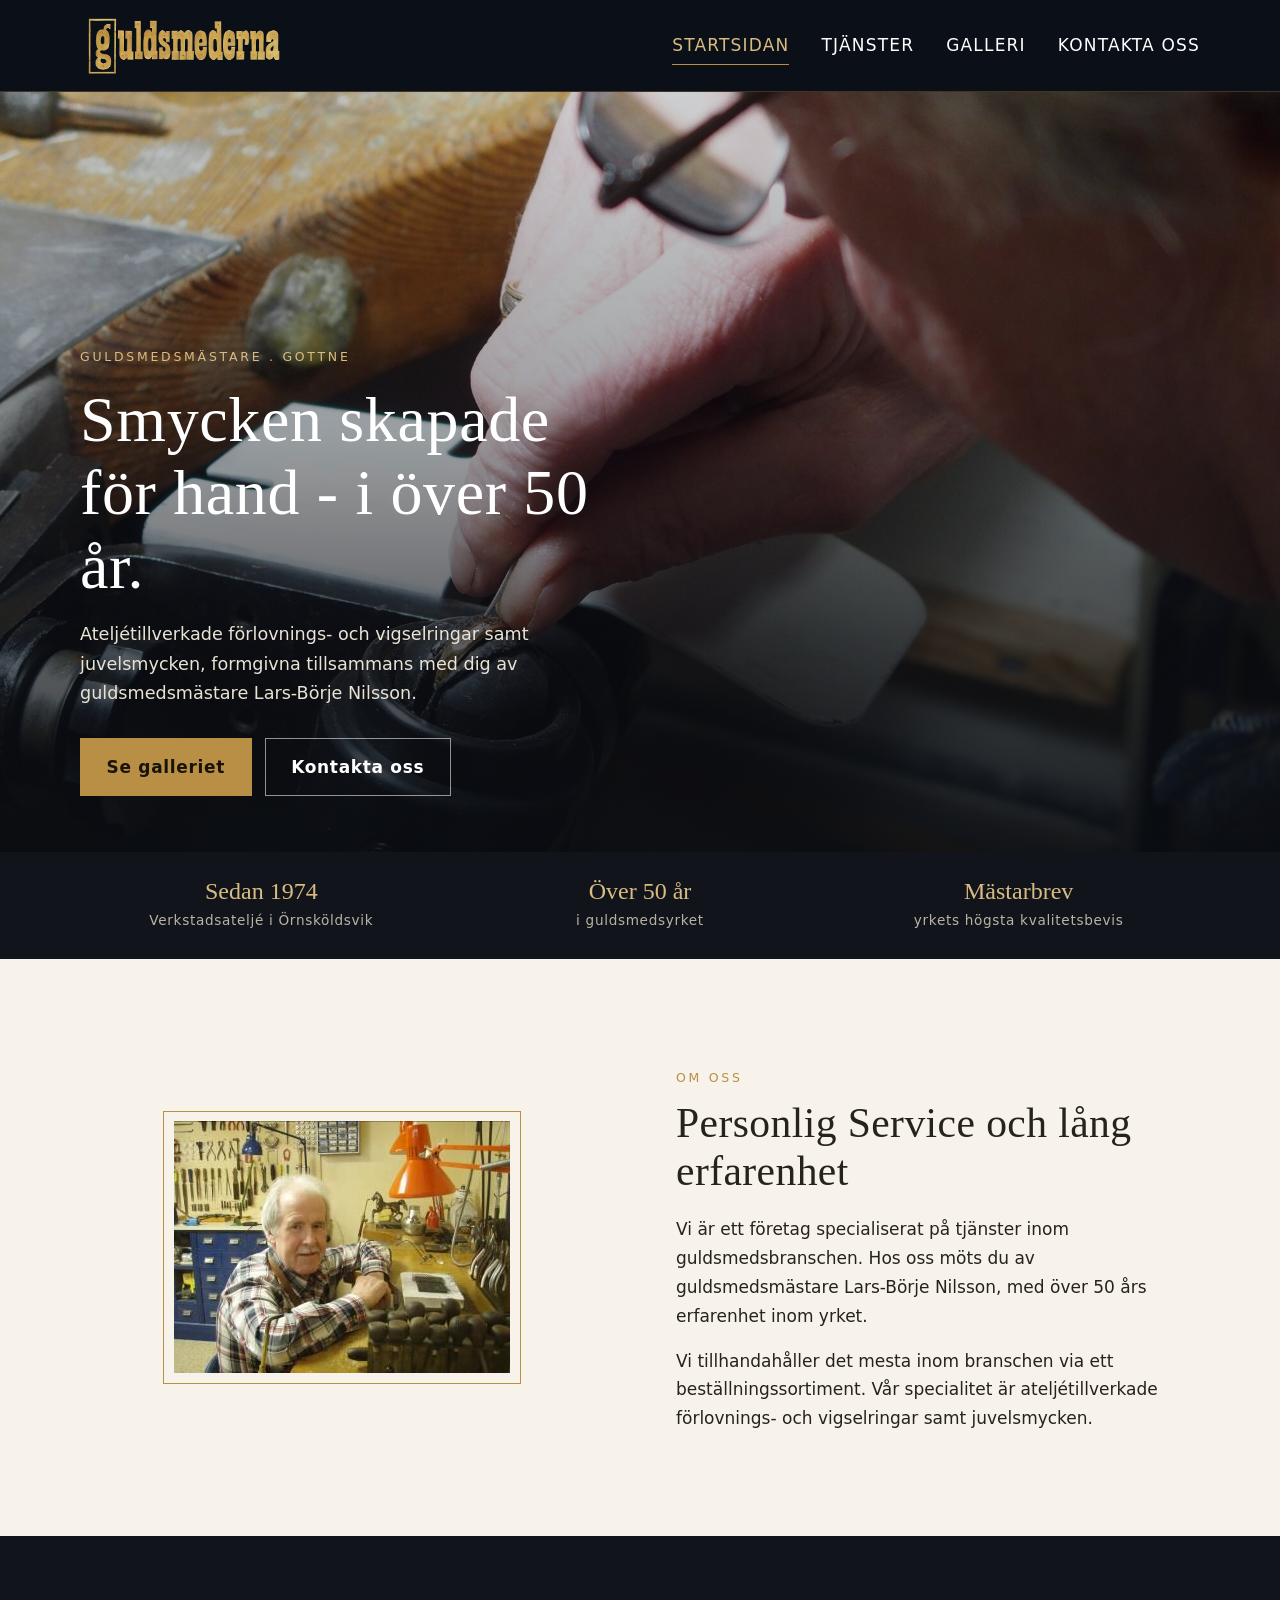
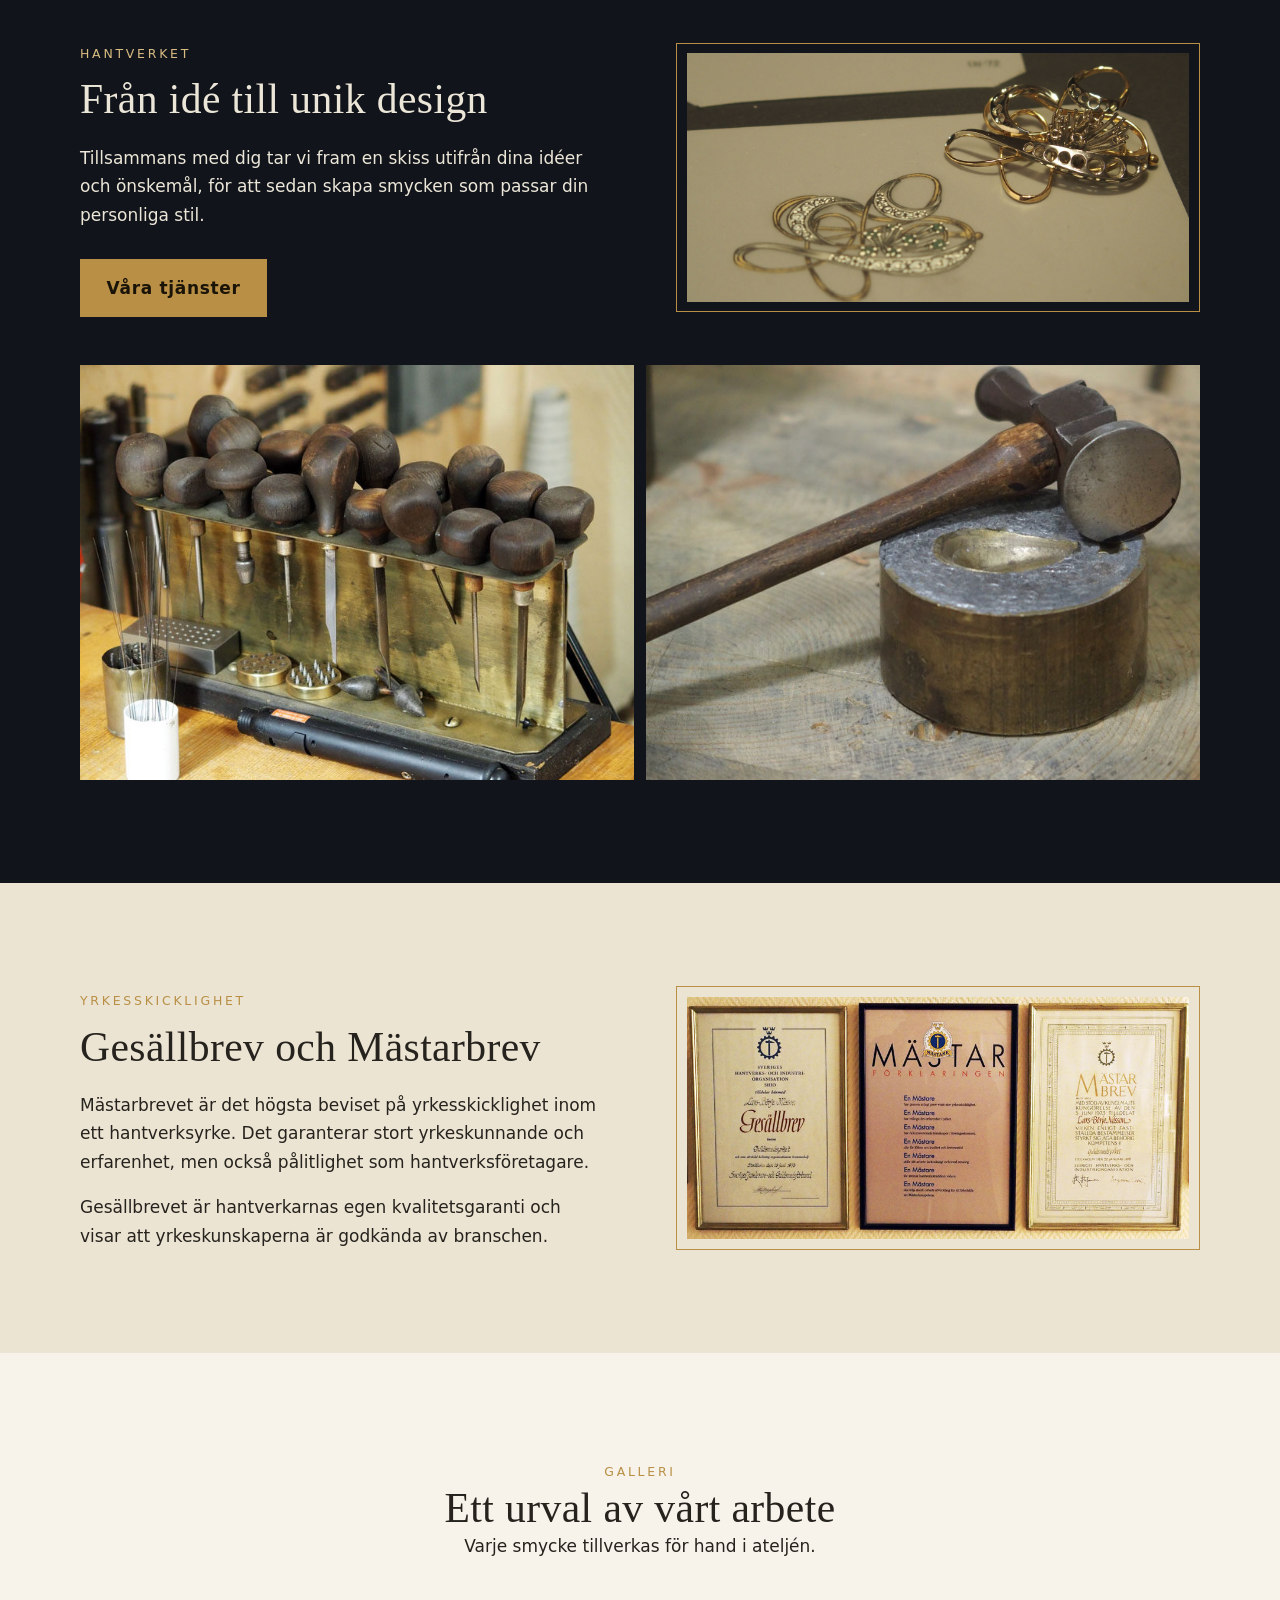
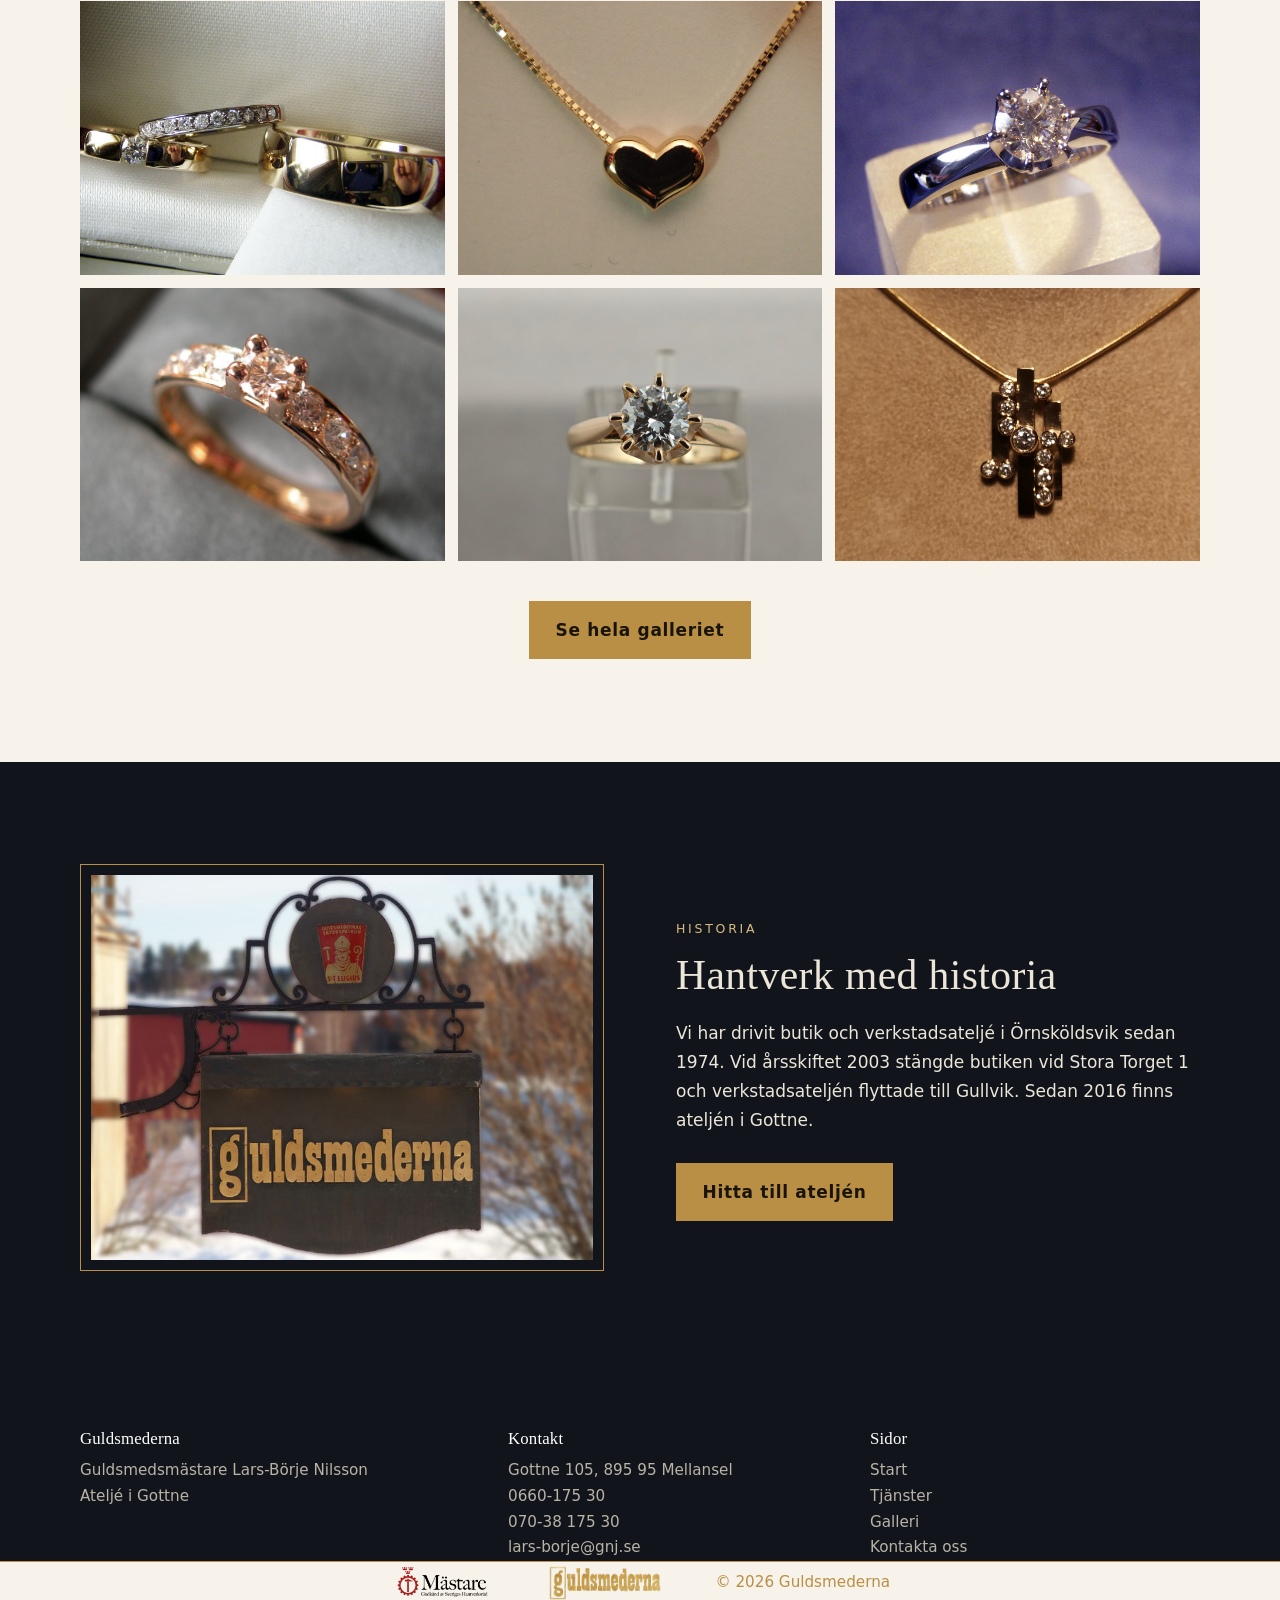
==== index.html @ be6980bf "Uppdaterade style.css Byggde på styling för galleriförhandsvisningen, footern och copyrightsektionen" ====
<!DOCTYPE html>
<html lang="sv">
<head>
    <meta charset="UTF-8">
    <meta name="viewport" content="width=device-width, initial-scale=1.0">
    <title>Guldsmederna - Guldsmedsmästare med över 50 års erfarenhet</title>
    <meta name="description" content="Ateljétillverkade förlovnings- och vigselringar samt juvelsmycken av guldsmedsmästare Lars-Börje Nilsson. Ateljé i Gottne."/>
    <link rel="stylesheet" href="css/style.css">
</head>
<body>
<a class="skip-link" href="#main">Hoppa till innehållet</a>


<header class="site-header">
<div class="wrap">    
<a class="logo" href="index.html"><img src="images/logo-guldsmederna.png" alt="Guldsmedernalogo, till startsidan."></a>
<nav class="mainnav" id="huvudmeny" aria-label="Huvudmeny">
<ul class="nav">

<li><a href="index.html" aria-current="page">Startsidan</a></li>
<li><a href="tjanster.html">Tjänster</a></li>
<li><a href="galleri.html">Galleri</a></li>    
<li><a href="kontakt.html">Kontakta Oss</a></li>
</ul>
</nav>
</div>
</header>
<main id="main">
<section class="hero">
    <img src="images/hero.jpg" alt="Guldsmed som arbetar med en oinfattad ring vid sitt bräde">
    <div class="wrap">
        <span class="eyebrow">Guldsmedsmästare . Gottne</span>
        <h1>Smycken skapade för hand - i över 50 år.</h1>
        <p>Ateljétillverkade förlovnings- och vigselringar samt juvelsmycken, formgivna tillsammans med dig av guldsmedsmästare Lars-Börje Nilsson.</p>
        <div class="btns">
        <a class="btn" href="galleri.html">Se galleriet</a>
        <a class="btn btn-transp" href="kontakt.html">Kontakta oss</a>
        </div>
    </div>
    </section>
<div class="facts">
<ul class="wrap factswrap">
    <li><b>Sedan 1974</b><span>Verkstadsateljé i Örnsköldsvik</span></li>
    <li><b>Över 50 år</b><span>i guldsmedsyrket</span></li>
    <li><b>Mästarbrev</b><span>yrkets högsta kvalitetsbevis</span></li>    
</ul>
</div>

<section id="om-oss">
<div class="wrap split">
<figure class="frame portrait">
    <img src="images/portratt.jpg" alt="Guldsmedsmästare Lars-Börje Nilsson vid arbetsbänken i sin ateljé.">

</figure>
<div>
<span class="eyebrow">Om oss</span>
<h2>Personlig Service och lång erfarenhet</h2>
<p>Vi är ett företag specialiserat på tjänster inom guldsmedsbranschen. Hos oss möts du av guldsmedsmästare Lars-Börje Nilsson, med över 50 års erfarenhet inom yrket.</p>
<p>Vi tillhandahåller det mesta inom branschen via ett beställningssortiment. Vår specialitet är ateljétillverkade förlovnings- och vigselringar samt juvelsmycken. </p>
</div>
</div>
</section>

<section class="bg-dark" id="hantverket">
<div class="wrap">
    <div class="split rev">
    <figure class="frame">
    <img src="images/skiss-brosch.jpg" alt="Handritad skiss av guldbrosch med diamanter bredvid den färdiga broschen utan infattade stenar"/>
    </figure>
    <div>
        <span class="eyebrow">Hantverket</span>    
        <h2>Från idé till unik design</h2>
        <p>Tillsammans med dig tar vi fram en skiss utifrån dina idéer och önskemål, för att sedan skapa smycken som passar din personliga stil.</p>
        <a class="btn" href="tjanster.html">Våra tjänster</a>
    </div>
    </div>
    <div class="pair">
    <img src="images/verktyg.jpg" alt="En större uppsättning fattningsverktyg på guldsmedens arbetsbänk">
    <img src="images/hammare.jpg" alt="En ciselörhammare och en anketärning i mässing som ligger på ett träblock">
</div>
</div>
</section>

<section class="bg-sand" id="yrkesskicklighet">
    <div class="wrap split">
    <div>    
    <span class="eyebrow">Yrkesskicklighet</span>
    <h2>Gesällbrev och Mästarbrev</h2>
    <p>Mästarbrevet är det högsta beviset på yrkesskicklighet inom ett hantverksyrke. Det garanterar stort yrkeskunnande och erfarenhet,
    men också pålitlighet som hantverksföretagare.</p>
    <p>Gesällbrevet är hantverkarnas egen kvalitetsgaranti och visar att yrkeskunskaperna är godkända av branschen.</p>
    </div>
    <figure class="frame">
    <img src="images/intyg.jpg" alt="Inramade Gesällbrev, Mästarförklaring och Mästarbrev"/>
    </figure>
    </div>
</section>

 <section id="galleri">
    <div class="wrap">
    <div class="section-header">
    <span class="eyebrow">Galleri</span>
    <h2>Ett urval av vårt arbete</h2>
    <p>Varje smycke tillverkas för hand i ateljén.</p>
    </div>
    <div class="grid">
    <img src="images/ring-3.jpg" alt="Slät förlovningsring och en solitärring i rödguld med en diamant samt en helalliansring i 18k vitguld.">
    <img src="images/smycke-2.jpg" alt="Collier bestående av en hjärtberlock i massivt guld samt en genomgående venetiansk kedja.">
    <img src="images/ring-4.jpg" alt="Enstensring i 18k vitguld med 6 klor som håller en diamant på 1,04ct.">
    <img src="images/smycke-4.jpg" alt="Halvalliansring i rödguld med 3 diamanter på vardera sida om en större diamant i upphöjd solitär">
    <img src="images/ring-5.jpg" alt="Solitärring i rödguld med 8 klor som håller en diamant på 1,25ct, 18k.">
    <img src="images/collier.jpg" alt="Hänge med 11 mindre och en större diamant med genomgående ormkedja, 18k rödguld.">
    </div>
    <p class="gallery-link">
    <a class="btn" href="galleri.html">Se hela galleriet</a>
</p>
    </div>
</section>

<section class="bg-dark" id="historia">
    <div class="wrap split">
    <figure class="frame">
    <img src="images/skylt-hangande.jpg" alt="Företagets ateljéskylt i smidesjärn prydd med logotyp och guldsmedernas skyddshelgon S:t Eligius"/>
    </figure>
    <div>
    <span class="eyebrow">Historia</span>
    <h2>Hantverk med historia</h2>
    <p>Vi har drivit butik och verkstadsateljé i Örnsköldsvik sedan 1974.
    Vid årsskiftet 2003 stängde butiken vid Stora Torget 1 och
    verkstadsateljén flyttade till Gullvik. Sedan 2016 finns ateljén i Gottne.</p>
    <a class="btn" href="kontakt.html">Hitta till ateljén</a>
    </div>
    </div>
</section>
</main>

<footer> 
 <div class="wrap">
    <div>
    <h3>Guldsmederna</h3>
    <p>Guldsmedsmästare Lars-Börje Nilsson<br />Ateljé i Gottne</p>
    </div>
    <div>
    <h3>Kontakt</h3>
    <ul>
    <li>Gottne 105, 895 95 Mellansel</li>
    <li><a href="tel:+4666017530">0660-175 30</a></li>
    <li><a href="tel:+46703817530">070-38 175 30</a></li>
    <li><a href="mailto:lars-borje@gnj.se">lars-borje@gnj.se</a></li>
    </ul>
    </div>
    <div>
    <h3>Sidor</h3>
    <ul>
    <li><a href="index.html">Start</a></li>
    <li><a href="tjanster.html">Tjänster</a></li>
    <li><a href="galleri.html">Galleri</a></li>
    <li><a href="kontakt.html">Kontakta oss</a></li>
    </ul>
    </div>
    </div>
    <div class="legal-bar">
    <div class="legal-wrap">
    <img src="images/mastare-liggande-farg-transparent.png" alt="Officiell logo från hantverksrådet som intygar att utövaren är mästare" class="legal-logo"/>
    <img src="images/logo-guldsmederna-transparent.png" alt="" class="legal-logo"/>
    <p class="legal">© 2026 Guldsmederna</p>
    </div>
</div>

</footer>
</body>
</html>
---- css/style.css ----
:root {
  --ink: #11151b;
  --paper: #f7f3ea;
  --sand: #ece4d3;
  --gold: #b88f45;
  --gold-lt: #d9bc82;
  --text: #26231e;
  --logo-bg: #0b0f17;
  --serif: "Iowan Old Style", "Palatino Linotype", Palatino, Georgia, serif;
  --sans: system-ui, -apple-system, "Segoe UI", Roboto, sans-serif;
  --w: 1120px;
}

* {
  box-sizing: border-box;
  margin: 0;
}
body {
  font: 17px/1.7 var(--sans);
  color: var(--text);
  background: var(--paper);
}
img {
  display: block;
  max-width: 100%;
  height: auto;
}
a {
  color: inherit;
}
h1,
h2,
h3 {
  font-family: var(--serif);
  font-weight: 500;
  line-height: 1.15;
  letter-spacing: 0.01em;
}
h1 {
  font-size: clamp(2.2rem, 6vw, 4rem);
}
h2 {
  font-size: clamp(1.7rem, 4vw, 2.6rem);
}
.wrap {
  width: min(100% - 2.5rem, var(--w));
  margin-inline: auto;
}
.eyebrow {
  font-size: 0.78rem;
  letter-spacing: 0.22em;
  text-transform: uppercase;
  color: var(--gold);
}
section {
  padding: clamp(3.5rem, 8vw, 6.5rem) 0;
}
.skip-link {
  position: absolute;
  left: -999px;
}
.skip-link:focus {
  left: 1rem;
  top: 1rem;
  background: #fff;
  color:#000;
  padding: 0.5rem 1rem;
  z-index: 20;

}
.btns {
  display: flex;
  flex-wrap: wrap;
  gap: 0.8rem;
  margin-top: 1.8rem;
}
.btn {
  display: inline-block;
  padding: 0.85rem 1.6rem;
  background: var(--gold);
  color: #1a1408;
  text-decoration: none;
  font-weight: 600;
  letter-spacing: 0.04em;
  border: 1px solid var(--gold);
}
.btn:hover {
  background: var(--gold-lt);
}
.btn-transp {
  background: transparent;
  color: #fff;
  border-color: rgba(255, 255, 255, 0.55);
}
.btn-transp:hover {
  background: rgba(255, 255, 255, 0.1);
}
.site-header {
  position: relative;
  z-index: 10;
  background: var(--logo-bg);
  color: #fff;
  border-bottom: 1px solid rgba(184, 143, 69, 0.3);
}
.site-header .wrap {
  display: flex;
  flex-wrap: wrap;
  align-items: center;
  justify-content: space-between;
  padding: 0.6rem 0;
}
.logo img {
  height: 52px;
  width: auto;
}
.menu-btn {
  background: transparent;
  color: #fff;
  border: 1px solid rgba(217, 188, 130, 0.6);
  padding: 0.5rem 1rem;
  font: 600 0.85rem var(--sans);
  letter-spacing: 0.12em;
  text-transform: uppercase;
  cursor: pointer;
}
.mainnav {
  display: none;
  flex-basis: 100%;
}
.mainnav.open {
  display: block;
}
.nav {
  list-style: none;
  padding: 0;
  margin: 0.6rem 0 0;
}
.nav a {
  display: block;
  padding: 0.8rem 0;
  text-decoration: none;
  text-transform: uppercase;
  letter-spacing: 0.07em;
  border-top: 1px solid rgba(255, 255, 255, 0.12);
}
.nav a:hover,
.nav a[aria-current] {
  color: var(--gold-lt);
}
@media (min-width: 760px) {
  .site-header {
    position: sticky;
    top: 0;
  }
  .logo img {
    height: 72px;
  }
  .menu-btn {
    display: none;
  }
  .mainnav {
    display: block;
    flex-basis: auto;
  }
  .nav {
    display: flex;
    gap: 2rem;
    margin: 0;
  }
  .nav a {
    border-top: 0;
    padding: 0.3rem 0;
    border-bottom: 1px solid transparent;
  }
  .nav a:hover,
  .nav a[aria-current] {
    border-bottom-color: var(--gold);
  }
}
.pagehead {
  background: var(--ink);
  color: #fff;
  padding: clamp(3rem, 7vw, 5rem) 0;
  text-align: center;
}
.pagehead h1 {
  margin: 0.6rem 0 1rem;
}
.pagehead p {
  max-width: 44rem;
  margin-inline: auto;
  color: #d6d0c2;
}

/* HEROSEKTIONEN */

.hero {
  position: relative;
  min-height: min(88vh, 760px);
  display: grid;
  align-items: end;
  color: #fff;
  padding: 0;
  overflow: hidden;
}
.hero > img {
  position: absolute;
  inset: 0;
  width: 100%;
  height: 100%;
  object-fit: cover;
  object-position: 60% 40%;
}
.hero::after {
  content: "";
  position: absolute;
  inset: 0;
  background: linear-gradient(
    0deg,
    rgba(10, 13, 18, 0.9),
    rgba(10, 13, 18, 0.4) 55%,
    rgba(10, 13, 18, 0.2)
  );
}
.hero .wrap {
  position: relative;
  z-index: 1;
  padding: 5rem 0 3.5rem;
}
.hero .eyebrow {
  color: var(--gold-lt);
}
.hero h1 {
  max-width: 16ch;
  margin: 0.8rem 0 1rem;
}
.hero p {
  max-width: 46ch;
  font-size: 1.1rem;
  color: #e9e3d6;
}

/*FAKTASEKTIONEN*/

.facts {
  background: var(--ink);
  color: #fff;
  padding: 1.6rem 0;
}
.factswrap {
  list-style: none;
  padding: 0;
  display: grid;
  gap: 1rem;
  grid-template-columns: repeat(auto-fit, minmax(190px, 1fr));
  text-align: center;
}
.facts b {
  display: block;
  font: 500 1.5rem var(--serif);
  color: var(--gold-lt);
}
.facts span {
  font-size: 0.85rem;
  color: #b9b3a6;
  letter-spacing: 0.05em;
}

/*SEKTIONSBAKGRUNDER*/

.bg-dark {
  background: var(--ink);
  color: #ece6d8;
}
.bg-dark .eyebrow {
  color: var(--gold-lt);
}
.bg-sand {
  background: var(--sand);
}

/*TEXT BREDVID BILD I VISSA SEKTIONER*/

.split {
  display: grid;
  gap: 2.5rem;
  align-items: center;
}
@media (min-width: 860px) {
  .split {
    grid-template-columns: 1fr 1fr;
    gap: 4.5rem;
  }
  .split.rev > :first-child {
    order: 2;
  }
}
.split h2 {
  margin: 0.6rem 0 1.2rem;
}
.split p + p {
  margin-top: 1rem;
}
.split .btn {
  margin-top: 1.8rem;
}
.frame {
  border: 1px solid var(--gold);
  padding: 0.6rem;
}
.frame img {
  width: 100%;
}
.portrait {
  justify-self: center;
  width: fit-content;
  max-width: 100%;
}
.portrait img {
  width: auto;
}
.pair {
  display: grid;
  gap: 0.8rem;
  grid-template-columns: 1fr 1fr;
  margin-top: 3rem;
}
.pair img {
  width: 100%;
  aspect-ratio: 4/3;
  object-fit: cover;
}

/*GALLERIFÖRHANDSVISNING*/

.section-header {
  text-align: center;
  max-width: 40rem;
  margin: 0 auto 2.5rem;
}
.grid {
  display: grid;
  gap: 0.8rem;
  grid-template-columns: repeat(2, 1fr);
}
@media (min-width:760px) {
.grid {
  grid-template-columns: repeat(3, 1fr);}  
}  
.grid img {
  width: 100%;
  aspect-ratio: 4/3;
  object-fit: cover;
}
.gallery-link {
  text-align: center;
  margin-top: 2.5rem;
}

/*FOOTER*/

footer {
  background: var(--ink);
  color: #b9b3a6;
  padding: 3.5rem 0 2rem;
  font-size: 0.95rem;
}
footer .wrap {
  display: grid;
  gap: 2rem;
}
@media (min-width: 760px) {
  footer .wrap {
    grid-template-columns: 1.2fr 1fr 1fr;
  }
}
footer h3 {
  color: #fff;
  font-size: 1.05rem;
  margin-bottom: 0.6rem;
}
footer ul {
  list-style: none;
  padding: 0;
}
footer a {
  text-decoration: none;
}
footer a:hover {
  color: var(--gold-lt);
}

/*COPYRIGHTSEKTION*/

.legal-bar {
  background-color: var(--paper);
  color: var(--gold);
  font-weight: 500;
  width: 100%;
  border-top: 1px solid var(--gold)
 

}
.legal-wrap {
  display: flex;
  align-items: center;
  justify-content: center; /* Centers the logo + text horizontally across the screen */
  gap: 50px;
}

.legal-logo {
  height: 2.6rem;
  width: auto;
}
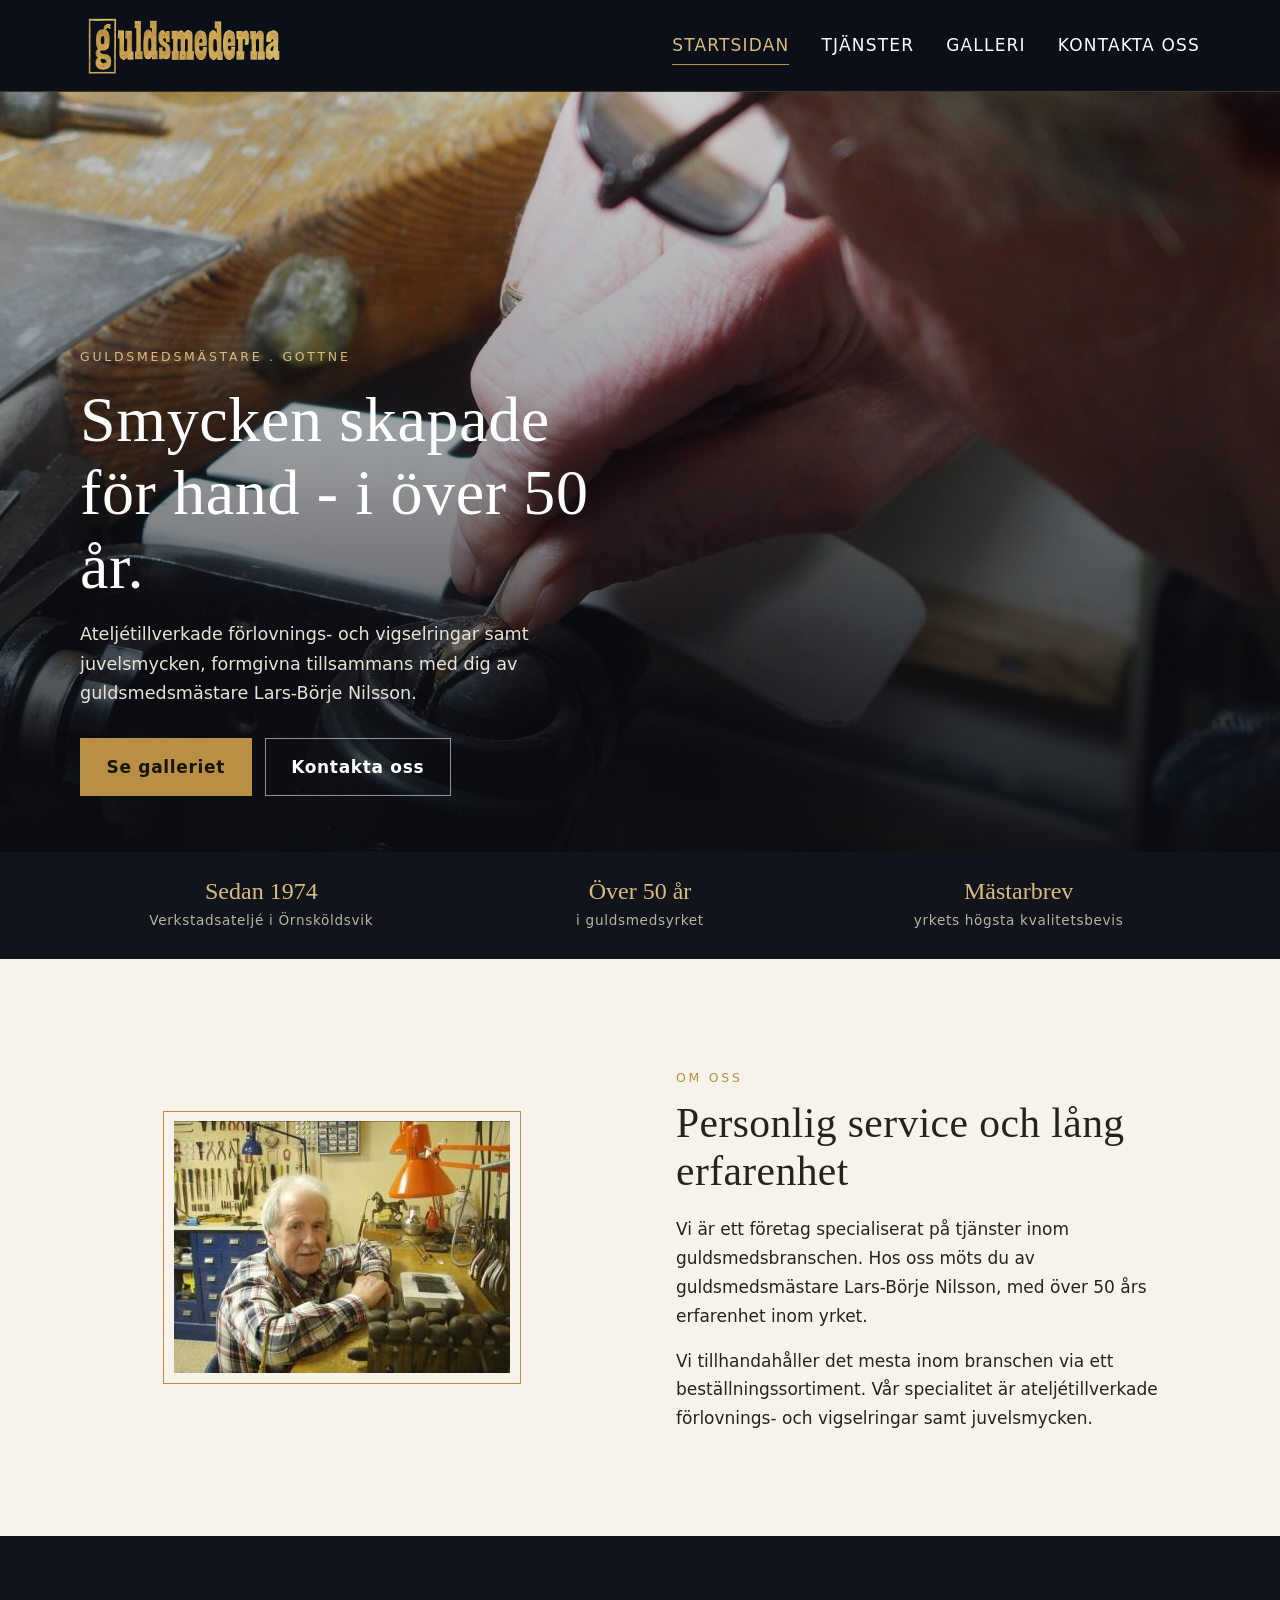
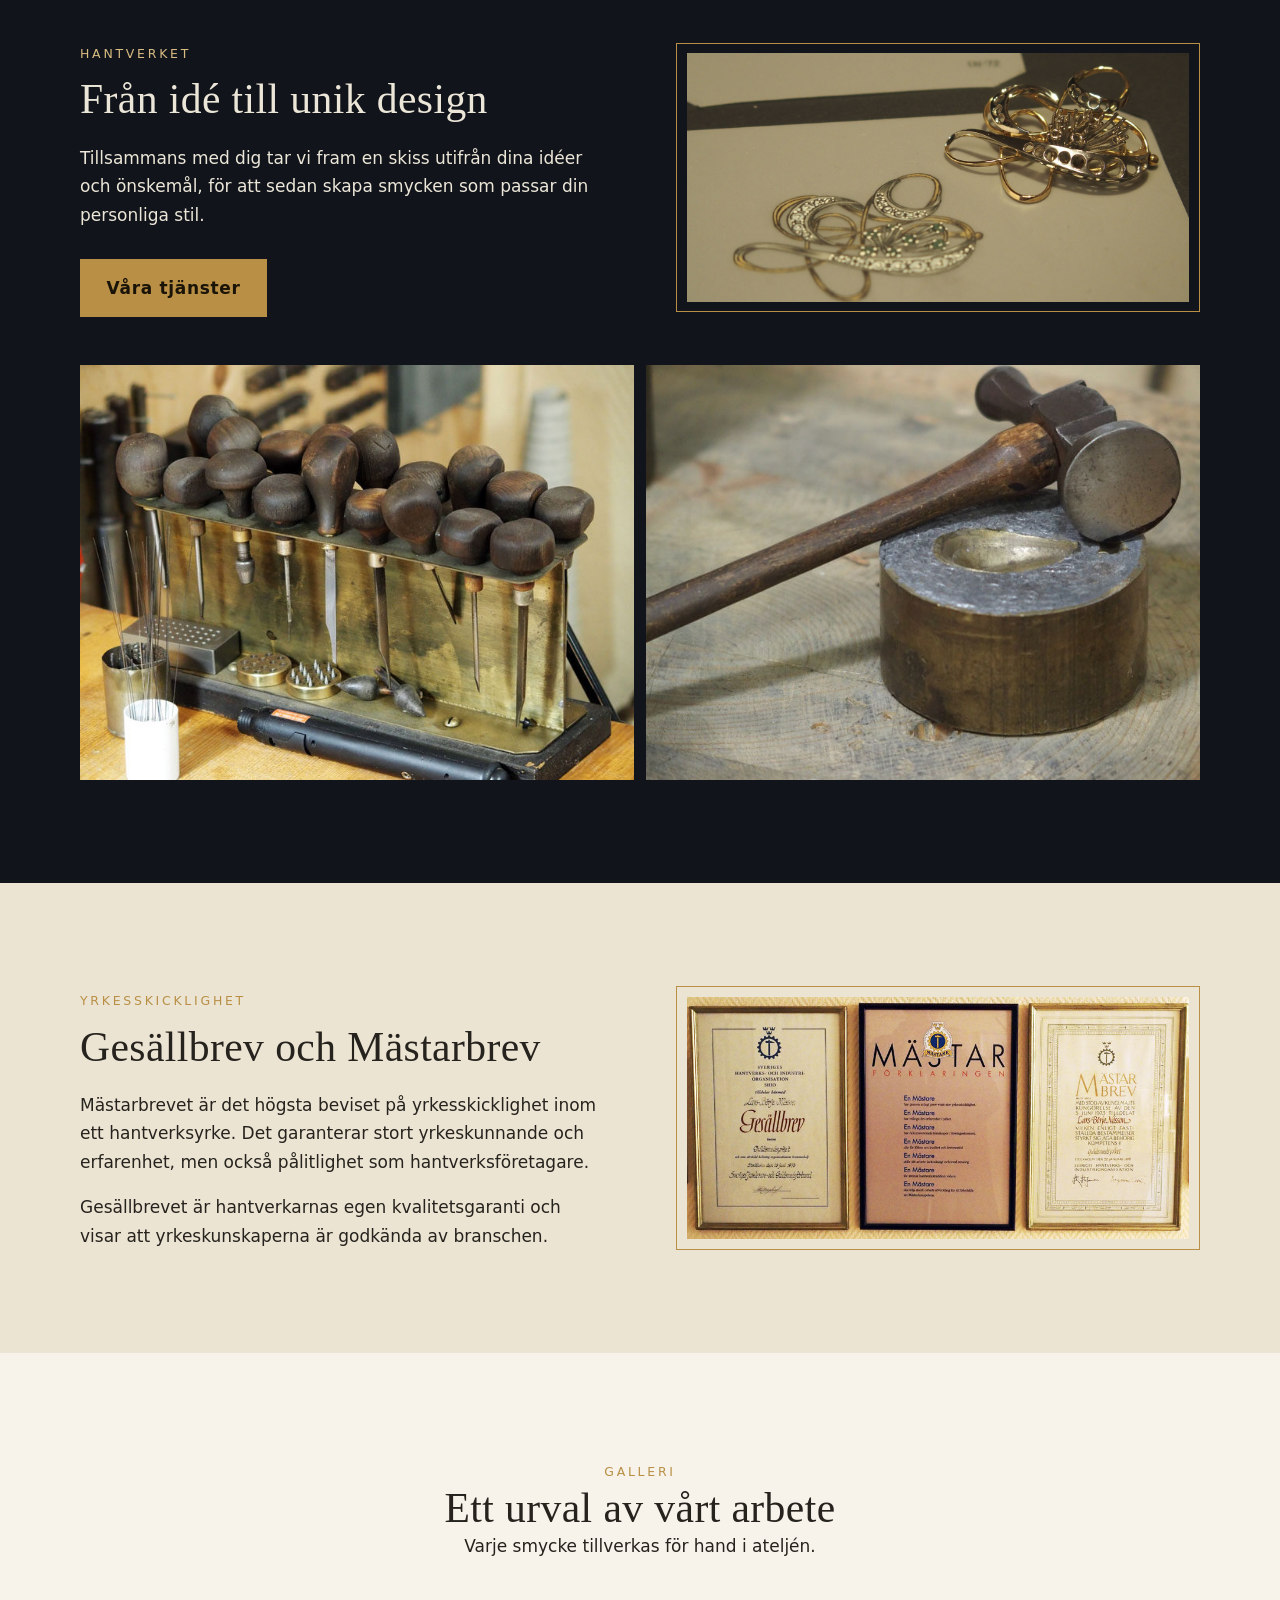
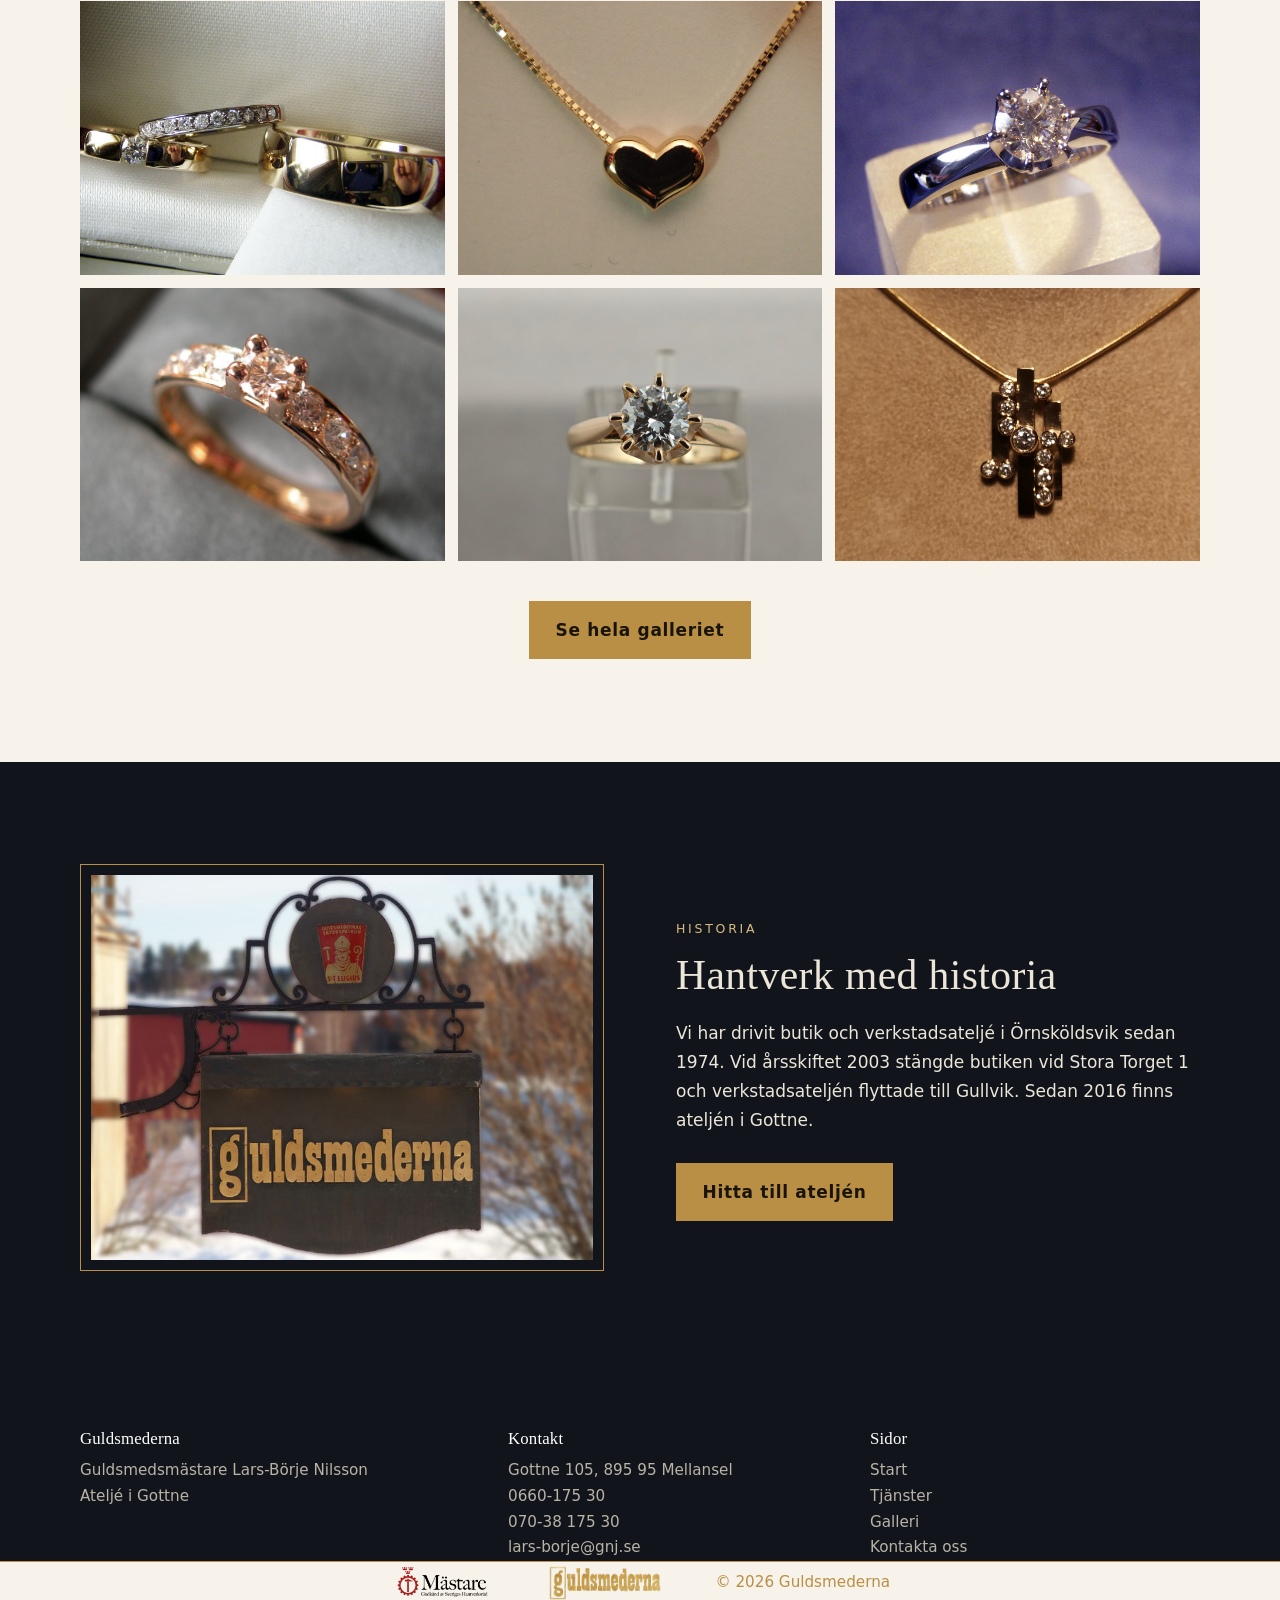
==== commit 9ee8178f: "Skapade menu.js, uppdaterade html och css. Lade till menyfunktionalitet och uppdaterade tjänster med" ====
--- a/index.html
+++ b/index.html
@@ -6,6 +6,7 @@
     <title>Guldsmederna - Guldsmedsmästare med över 50 års erfarenhet</title>
     <meta name="description" content="Ateljétillverkade förlovnings- och vigselringar samt juvelsmycken av guldsmedsmästare Lars-Börje Nilsson. Ateljé i Gottne."/>
     <link rel="stylesheet" href="css/style.css">
+    <script src="js/menu.js" defer></script>
 </head>
 <body>
 <a class="skip-link" href="#main">Hoppa till innehållet</a>
@@ -14,9 +15,9 @@
 <header class="site-header">
 <div class="wrap">    
 <a class="logo" href="index.html"><img src="images/logo-guldsmederna.png" alt="Guldsmedernalogo, till startsidan."></a>
+<button class="menu-btn" id="menu-btn" type="button" aria-expanded="false" aria-controls="huvudmeny">&#9776;</button>
 <nav class="mainnav" id="huvudmeny" aria-label="Huvudmeny">
 <ul class="nav">
-
 <li><a href="index.html" aria-current="page">Startsidan</a></li>
 <li><a href="tjanster.html">Tjänster</a></li>
 <li><a href="galleri.html">Galleri</a></li>    
@@ -54,7 +55,7 @@
 </figure>
 <div>
 <span class="eyebrow">Om oss</span>
-<h2>Personlig Service och lång erfarenhet</h2>
+<h2>Personlig service och lång erfarenhet</h2>
 <p>Vi är ett företag specialiserat på tjänster inom guldsmedsbranschen. Hos oss möts du av guldsmedsmästare Lars-Börje Nilsson, med över 50 års erfarenhet inom yrket.</p>
 <p>Vi tillhandahåller det mesta inom branschen via ett beställningssortiment. Vår specialitet är ateljétillverkade förlovnings- och vigselringar samt juvelsmycken. </p>
 </div>
@@ -120,7 +121,7 @@
 <section class="bg-dark" id="historia">
     <div class="wrap split">
     <figure class="frame">
-    <img src="images/skylt-hangande.jpg" alt="Företagets ateljéskylt i smidesjärn prydd med logotyp och guldsmedernas skyddshelgon S:t Eligius"/>
+    <img src="images/skylt-hangande.jpg" alt="Företagets ateljéskylt i smidesjärn prydd med logotyp och guldsmedernas skyddshelgon S:t Eligius."/>
     </figure>
     <div>
     <span class="eyebrow">Historia</span>
--- a/css/style.css
+++ b/css/style.css
@@ -399,7 +399,6 @@
   width: 100%;
   border-top: 1px solid var(--gold)
  
-
 }
 .legal-wrap {
   display: flex;
@@ -412,3 +411,54 @@
   height: 2.6rem;
   width: auto;
 }
+
+/*TJÄNSTER*/
+
+.svc {
+  display: grid;
+  gap: 1.6rem;
+  grid-template-columns: 1fr;
+}
+@media (min-width: 700px) {
+  .svc {
+    grid-template-columns: repeat(2, 1fr);
+  }
+}
+@media (min-width: 1040px) {
+  .svc {
+    grid-template-columns: repeat(3, 1fr);
+  }
+}
+.svc article {
+  background: #fff;
+  border: 1px solid var(--sand);
+}
+.svc img {
+  width: 100%;
+  aspect-ratio: 3/2;
+  object-fit: cover;
+}
+.svc div {
+  padding: 1.2rem 1.4rem 1.6rem;
+}
+.svc h2 {
+  font: 600 1rem var(--sans);
+  letter-spacing: 0.16em;
+  text-transform: uppercase;
+  color: var(--gold);
+  margin-bottom: 0.5rem;
+}
+.svc p {
+  font-size: 0.97rem;
+}
+.visually-hidden {
+  position: absolute;
+  width: 1px;
+  height: 1px;
+  padding: 0;
+  margin: -1px;
+  overflow: hidden;
+  clip: rect(0, 0, 0, 0);
+  white-space: nowrap;
+  border: 0;
+}
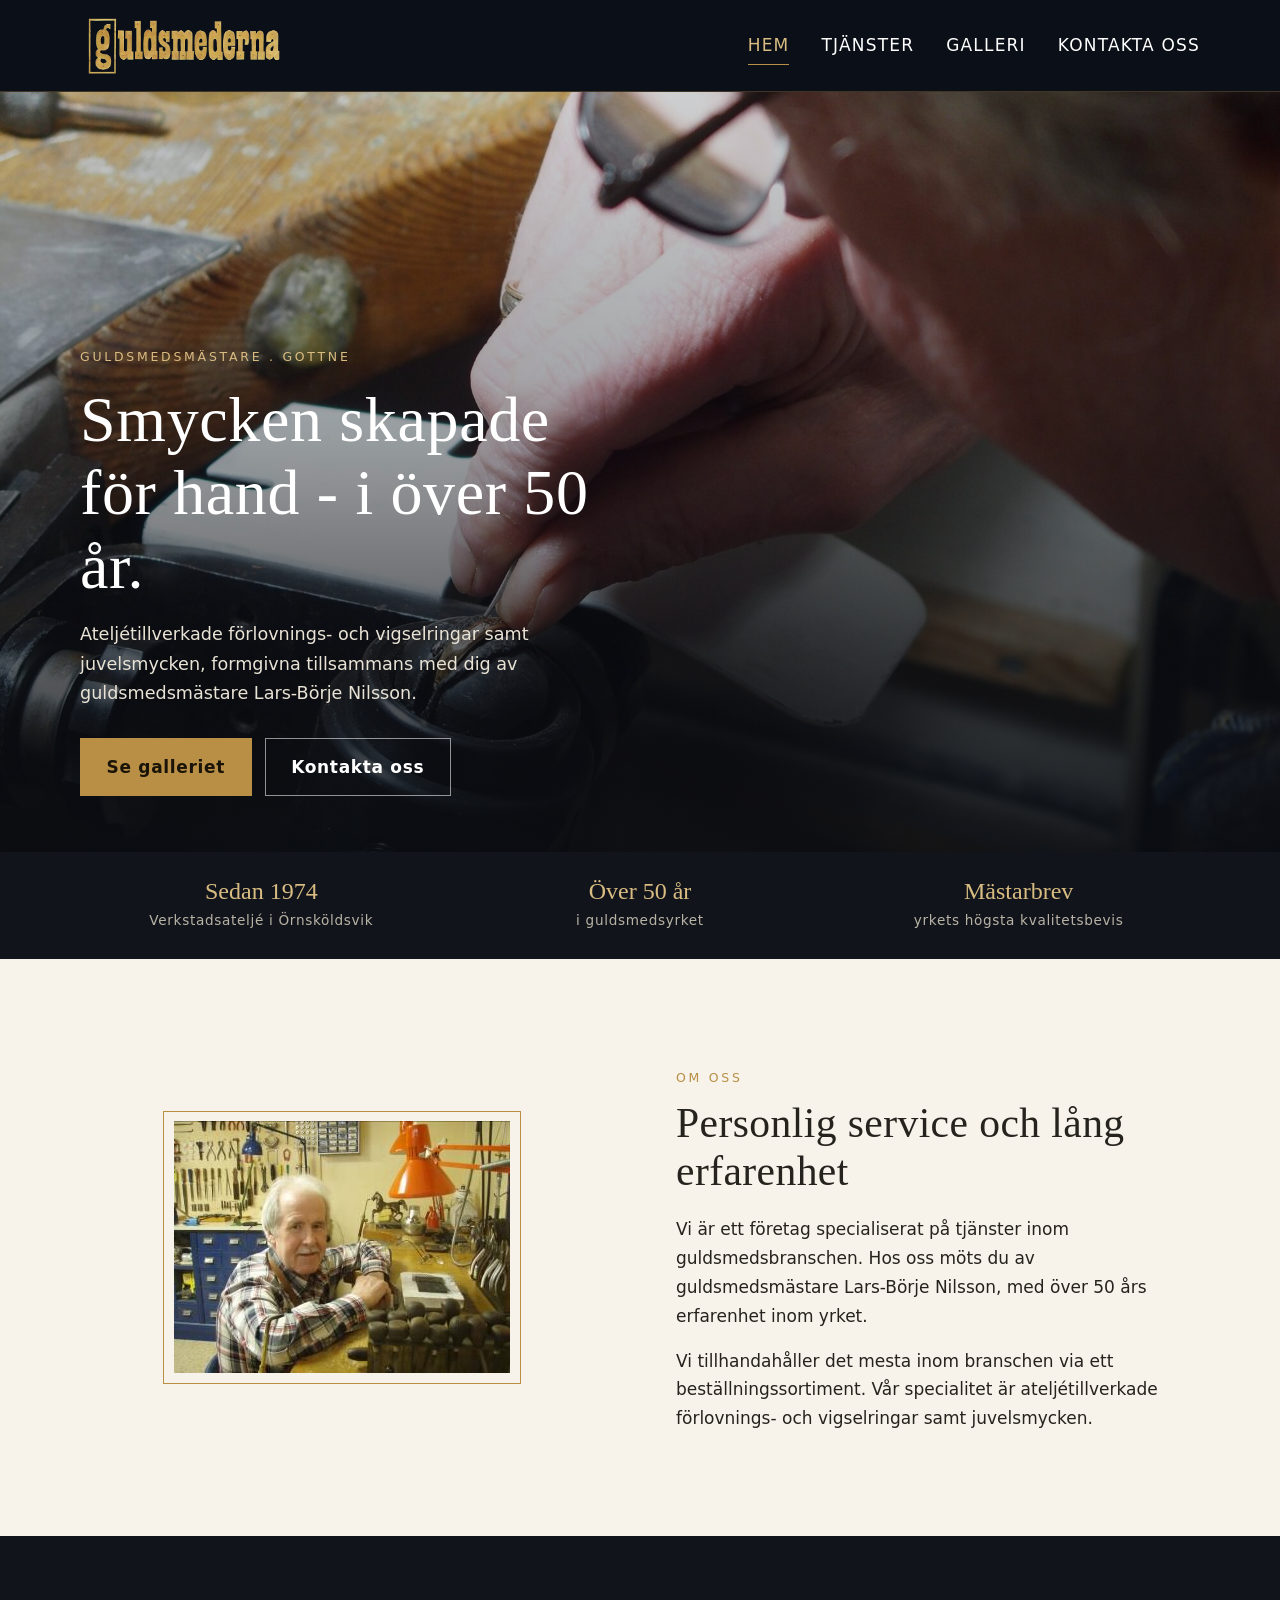
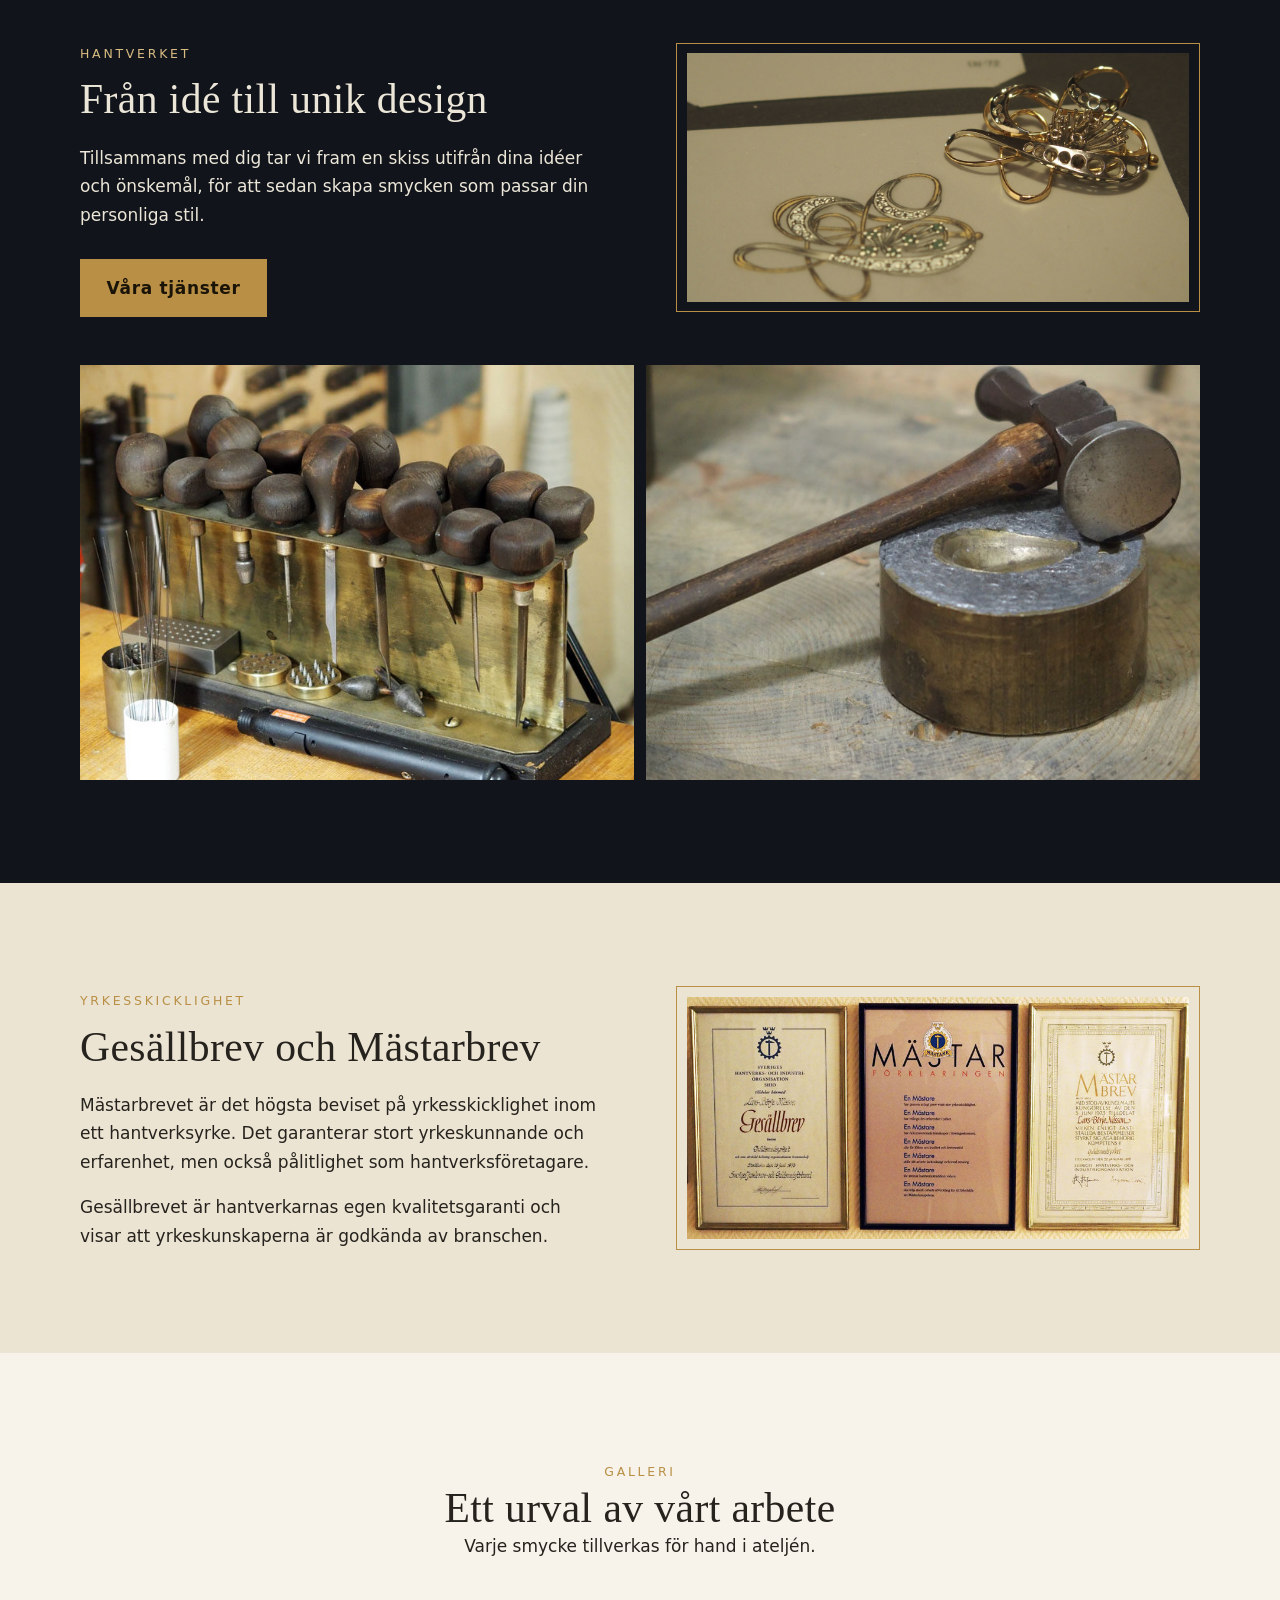
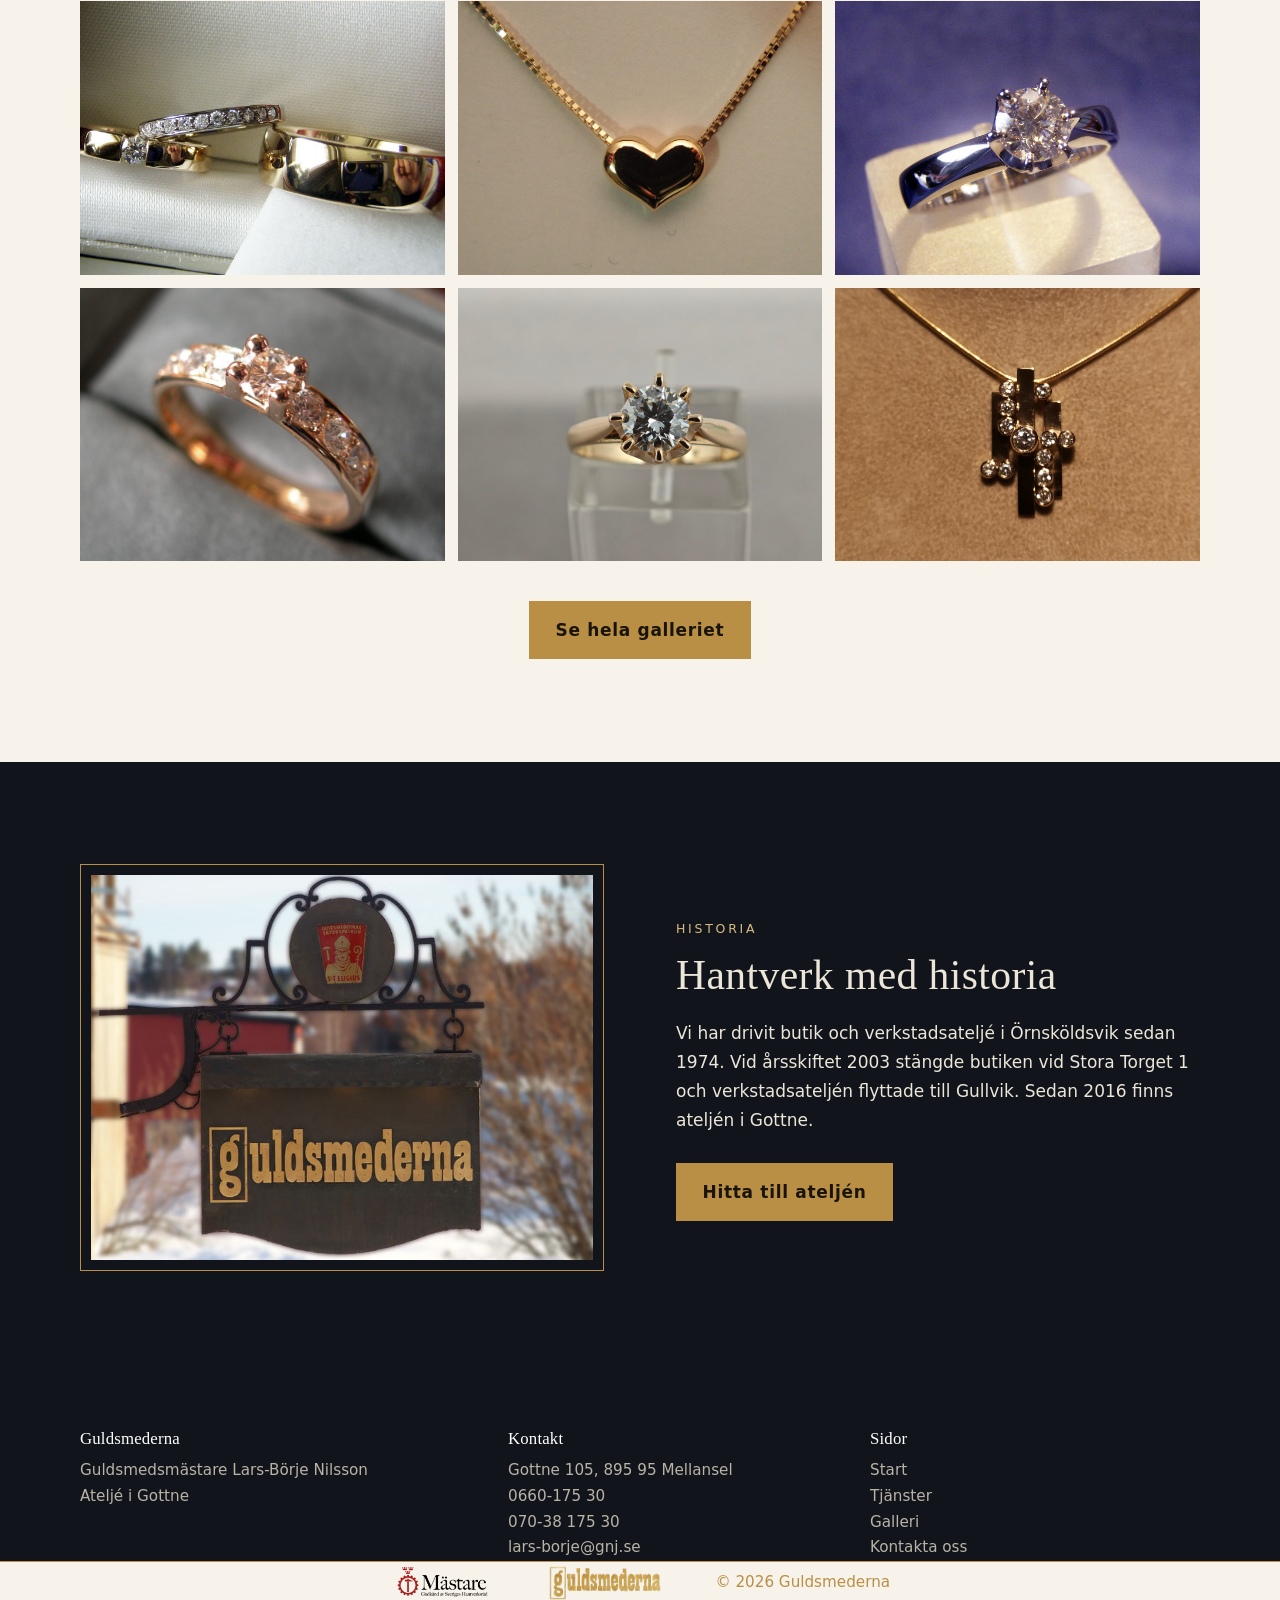
==== commit 6de1d713: "Skapade galleri.html Uppdaterade tjanster.html och index.html med nya länkar och innehåll. Raderade " ====
--- a/index.html
+++ b/index.html
@@ -18,7 +18,7 @@
 <button class="menu-btn" id="menu-btn" type="button" aria-expanded="false" aria-controls="huvudmeny">&#9776;</button>
 <nav class="mainnav" id="huvudmeny" aria-label="Huvudmeny">
 <ul class="nav">
-<li><a href="index.html" aria-current="page">Startsidan</a></li>
+<li><a href="index.html" aria-current="page">Hem</a></li>
 <li><a href="tjanster.html">Tjänster</a></li>
 <li><a href="galleri.html">Galleri</a></li>    
 <li><a href="kontakt.html">Kontakta Oss</a></li>
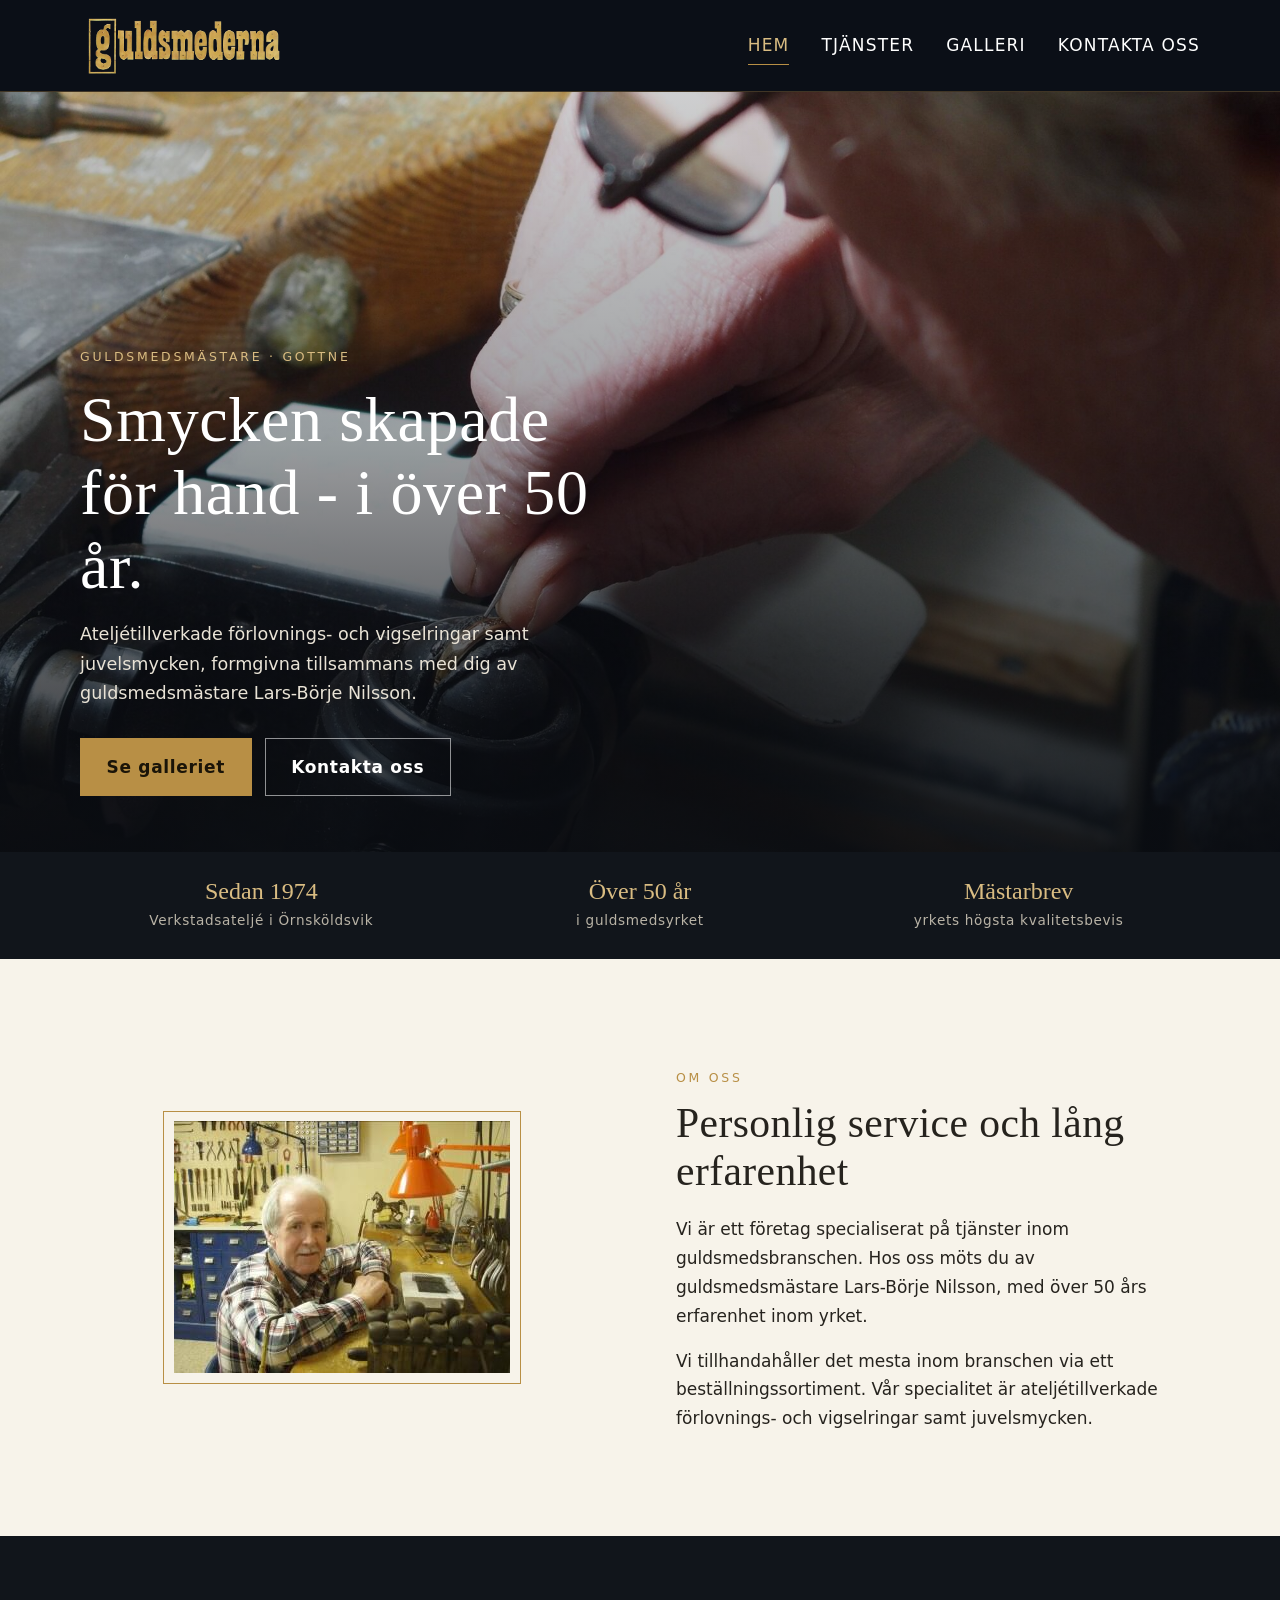
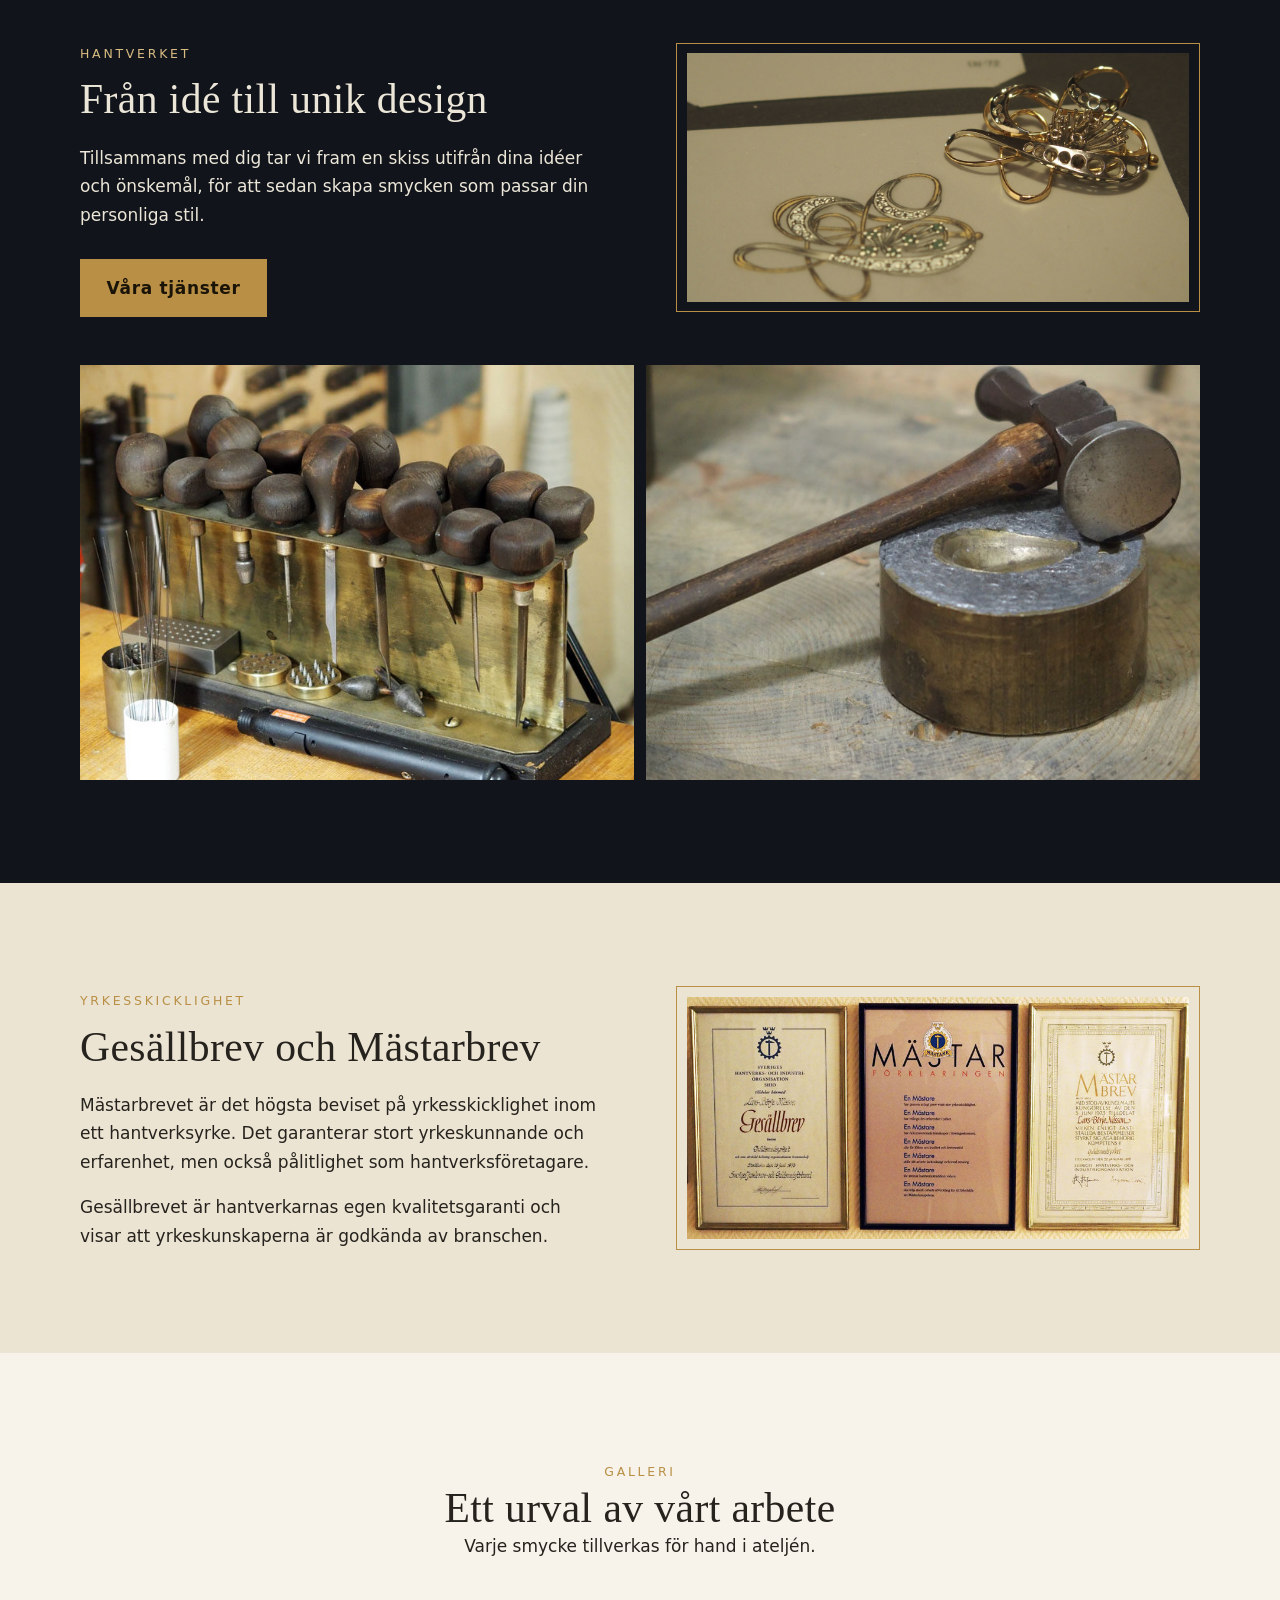
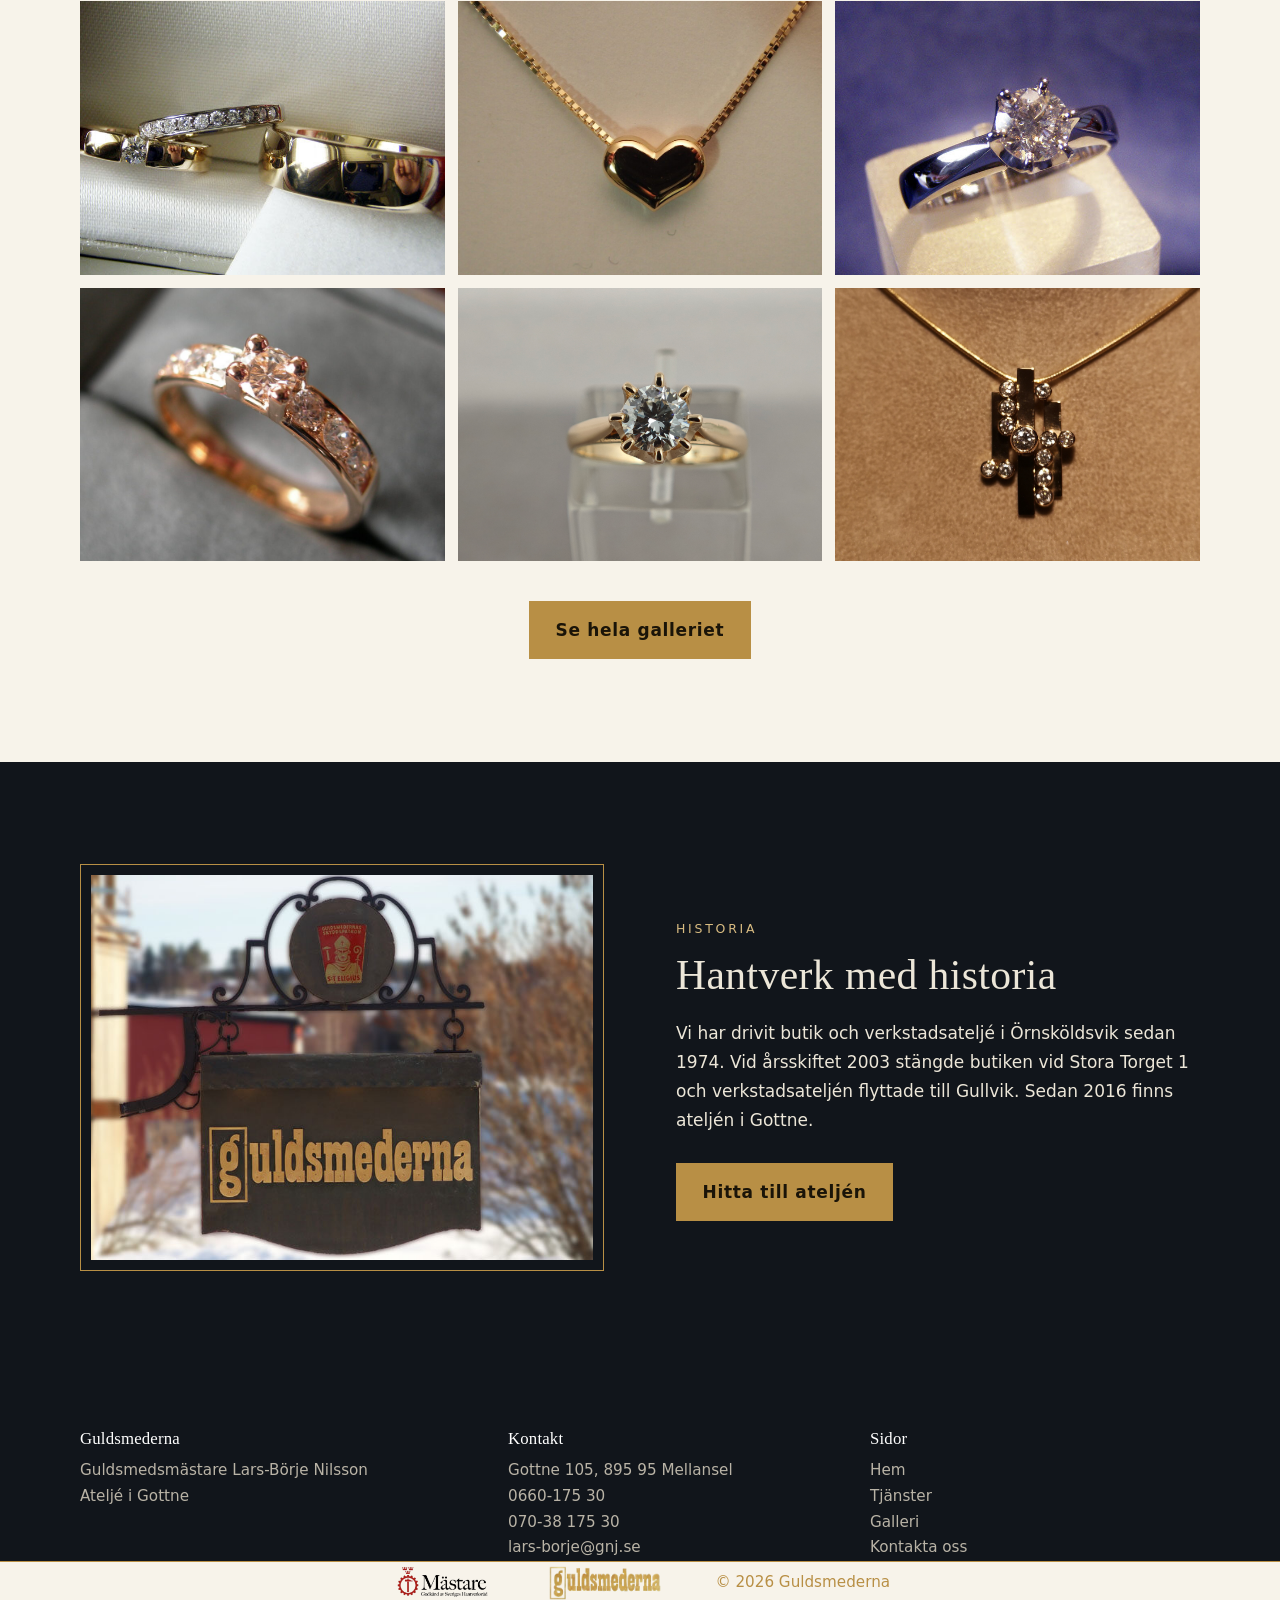
==== commit fc3ef269: "Lade till nya bilder i galleri och uppdaterade bildbeskrivningar. Förbättrade tillgänglighet med fok" ====
--- a/index.html
+++ b/index.html
@@ -14,14 +14,14 @@
 
 <header class="site-header">
 <div class="wrap">    
-<a class="logo" href="index.html"><img src="images/logo-guldsmederna.png" alt="Guldsmedernalogo, till startsidan."></a>
-<button class="menu-btn" id="menu-btn" type="button" aria-expanded="false" aria-controls="huvudmeny">&#9776;</button>
+<a class="logo" href="index.html"><img src="images/logo-guldsmederna.png" alt="Guldsmederna, till startsidan."></a>
+<button class="menu-btn" id="menu-btn" type="button" aria-label="Meny" aria-expanded="false" aria-controls="huvudmeny">&#9776;</button>
 <nav class="mainnav" id="huvudmeny" aria-label="Huvudmeny">
 <ul class="nav">
 <li><a href="index.html" aria-current="page">Hem</a></li>
 <li><a href="tjanster.html">Tjänster</a></li>
 <li><a href="galleri.html">Galleri</a></li>    
-<li><a href="kontakt.html">Kontakta Oss</a></li>
+<li><a href="kontakt.html">Kontakta oss</a></li>
 </ul>
 </nav>
 </div>
@@ -30,7 +30,7 @@
 <section class="hero">
     <img src="images/hero.jpg" alt="Guldsmed som arbetar med en oinfattad ring vid sitt bräde">
     <div class="wrap">
-        <span class="eyebrow">Guldsmedsmästare . Gottne</span>
+        <span class="eyebrow">Guldsmedsmästare · Gottne</span>
         <h1>Smycken skapade för hand - i över 50 år.</h1>
         <p>Ateljétillverkade förlovnings- och vigselringar samt juvelsmycken, formgivna tillsammans med dig av guldsmedsmästare Lars-Börje Nilsson.</p>
         <div class="btns">
@@ -153,7 +153,7 @@
     <div>
     <h3>Sidor</h3>
     <ul>
-    <li><a href="index.html">Start</a></li>
+    <li><a href="index.html">Hem</a></li>
     <li><a href="tjanster.html">Tjänster</a></li>
     <li><a href="galleri.html">Galleri</a></li>
     <li><a href="kontakt.html">Kontakta oss</a></li>
--- a/css/style.css
+++ b/css/style.css
@@ -63,10 +63,17 @@
   left: 1rem;
   top: 1rem;
   background: #fff;
-  color:#000;
+  color: #000;
   padding: 0.5rem 1rem;
   z-index: 20;
-
+}
+a:focus-visible,
+button:focus-visible,
+input:focus-visible,
+select:focus-visible,
+textarea:focus-visible {
+  outline: 2px solid var(--gold);
+  outline-offset: 3px;
 }
 .btns {
   display: flex;
@@ -343,10 +350,11 @@
   gap: 0.8rem;
   grid-template-columns: repeat(2, 1fr);
 }
-@media (min-width:760px) {
-.grid {
-  grid-template-columns: repeat(3, 1fr);}  
-}  
+@media (min-width: 760px) {
+  .grid {
+    grid-template-columns: repeat(3, 1fr);
+  }
+}
 .grid img {
   width: 100%;
   aspect-ratio: 4/3;
@@ -397,8 +405,7 @@
   color: var(--gold);
   font-weight: 500;
   width: 100%;
-  border-top: 1px solid var(--gold)
- 
+  border-top: 1px solid var(--gold);
 }
 .legal-wrap {
   display: flex;
@@ -461,4 +468,210 @@
   clip: rect(0, 0, 0, 0);
   white-space: nowrap;
   border: 0;
-}+}
+
+/*GALLERI*/
+
+.pagehead {
+  background: var(--ink);
+  color: #fff;
+  padding: clamp(3rem, 7vw, 5rem) 0;
+  text-align: center;
+}
+.pagehead h1 {
+  margin: 0.6rem 0 1rem;
+}
+.pagehead p {
+  max-width: 44rem;
+  margin-inline: auto;
+  color: #d6d0c2;
+}
+.gal {
+  display: grid;
+  gap: 0.8rem;
+  grid-template-columns: repeat(2, 1fr);
+}
+@media (min-width: 760px) {
+  .gal {
+    grid-template-columns: repeat(4, 1fr);
+  }
+}
+.gal img {
+  width: 100%;
+  aspect-ratio: 1;
+  object-fit: cover;
+  transition: opacity 0.2s;
+}
+.gal a:hover img {
+  opacity: 0.85;
+}
+
+.svc {
+  display: grid;
+  gap: 1.6rem;
+  grid-template-columns: 1fr;
+}
+@media (min-width: 700px) {
+  .svc {
+    grid-template-columns: repeat(2, 1fr);
+  }
+}
+@media (min-width: 1040px) {
+  .svc {
+    grid-template-columns: repeat(3, 1fr);
+  }
+}
+.svc article {
+  background: #fff;
+  border: 1px solid var(--sand);
+}
+.svc img {
+  width: 100%;
+  aspect-ratio: 3/2;
+  object-fit: cover;
+}
+.svc div {
+  padding: 1.2rem 1.4rem 1.6rem;
+}
+.svc h3 {
+  font: 600 1rem var(--sans);
+  letter-spacing: 0.16em;
+  text-transform: uppercase;
+  color: var(--gold);
+  margin-bottom: 0.5rem;
+}
+.svc p {
+  font-size: 0.97rem;
+}
+.gal figcaption {
+  font-size: 0.85rem;
+  line-height: 1.4;
+  margin-top: 0.4rem;
+  color: #6b645a;
+}
+.flt {
+  display: flex;
+  flex-wrap: wrap;
+  justify-content: center;
+  gap: 0.6rem;
+  margin-bottom: 2rem;
+}
+.flt button {
+  padding: 0.5rem 1.2rem;
+  border: 1px solid var(--gold);
+  background: transparent;
+  color: var(--text);
+  font: 600 0.8rem var(--sans);
+  letter-spacing: 0.14em;
+  text-transform: uppercase;
+  cursor: pointer;
+}
+.flt button[aria-pressed="true"] {
+  background: var(--gold);
+  color: #1a1408;
+}
+.gal figure[hidden] {
+  display: none;
+}
+dialog {
+  margin: auto;
+  padding: 1rem;
+  border: 0;
+  background: var(--ink);
+  color: #fff;
+  max-width: 92vw;
+  max-height: 94vh;
+  text-align: center;
+}
+dialog::backdrop {
+  background: rgba(8, 10, 14, 0.85);
+}
+dialog img {
+  max-width: 100%;
+  max-height: 70vh;
+  margin: 0 auto;
+}
+dialog p {
+  padding: 0.6rem 0;
+}
+.lb-btns {
+  display: flex;
+  justify-content: center;
+  gap: 0.6rem;
+}
+dialog button {
+  padding: 0.5rem 1.1rem;
+  background: transparent;
+  color: #fff;
+  border: 1px solid var(--gold);
+  cursor: pointer;
+  font: inherit;
+}
+dialog button:hover {
+  background: rgba(217, 188, 130, 0.2);
+}
+
+/*TJÄNSTER*/
+
+.contact {
+  display: grid;
+  gap: 2.5rem;
+}
+@media (min-width: 860px) {
+  .contact {
+    grid-template-columns: 1fr 1.1fr;
+    gap: 4rem;
+  }
+}
+.contact p + p {
+  margin-top: 1rem;
+}
+.contact .frame {
+  margin-top: 1.5rem;
+}
+.field {
+  margin-bottom: 1.2rem;
+}
+.field label {
+  display: block;
+  font-weight: 600;
+  margin-bottom: 0.3rem;
+}
+.field input,
+.field select,
+.field textarea {
+  width: 100%;
+  padding: 0.7rem 0.8rem;
+  border: 1px solid #b9b3a6;
+  background: #fff;
+  font: inherit;
+  color: var(--text);
+}
+.field textarea {
+  min-height: 9rem;
+  resize: vertical;
+}
+.field [aria-invalid="true"] {
+  border-color: #a32020;
+}
+.fel {
+  display: block;
+  color: #a32020;
+  font-size: 0.9rem;
+  min-height: 1.2em;
+  margin-top: 0.25rem;
+}
+.form-status {
+  padding: 1rem;
+  border: 1px solid var(--gold);
+  background: var(--sand);
+  margin-bottom: 1.2rem;
+}
+.form-status:empty {
+  display: none;
+}
+form .btn {
+  cursor: pointer;
+  font: inherit;
+  font-weight: 600;
+}
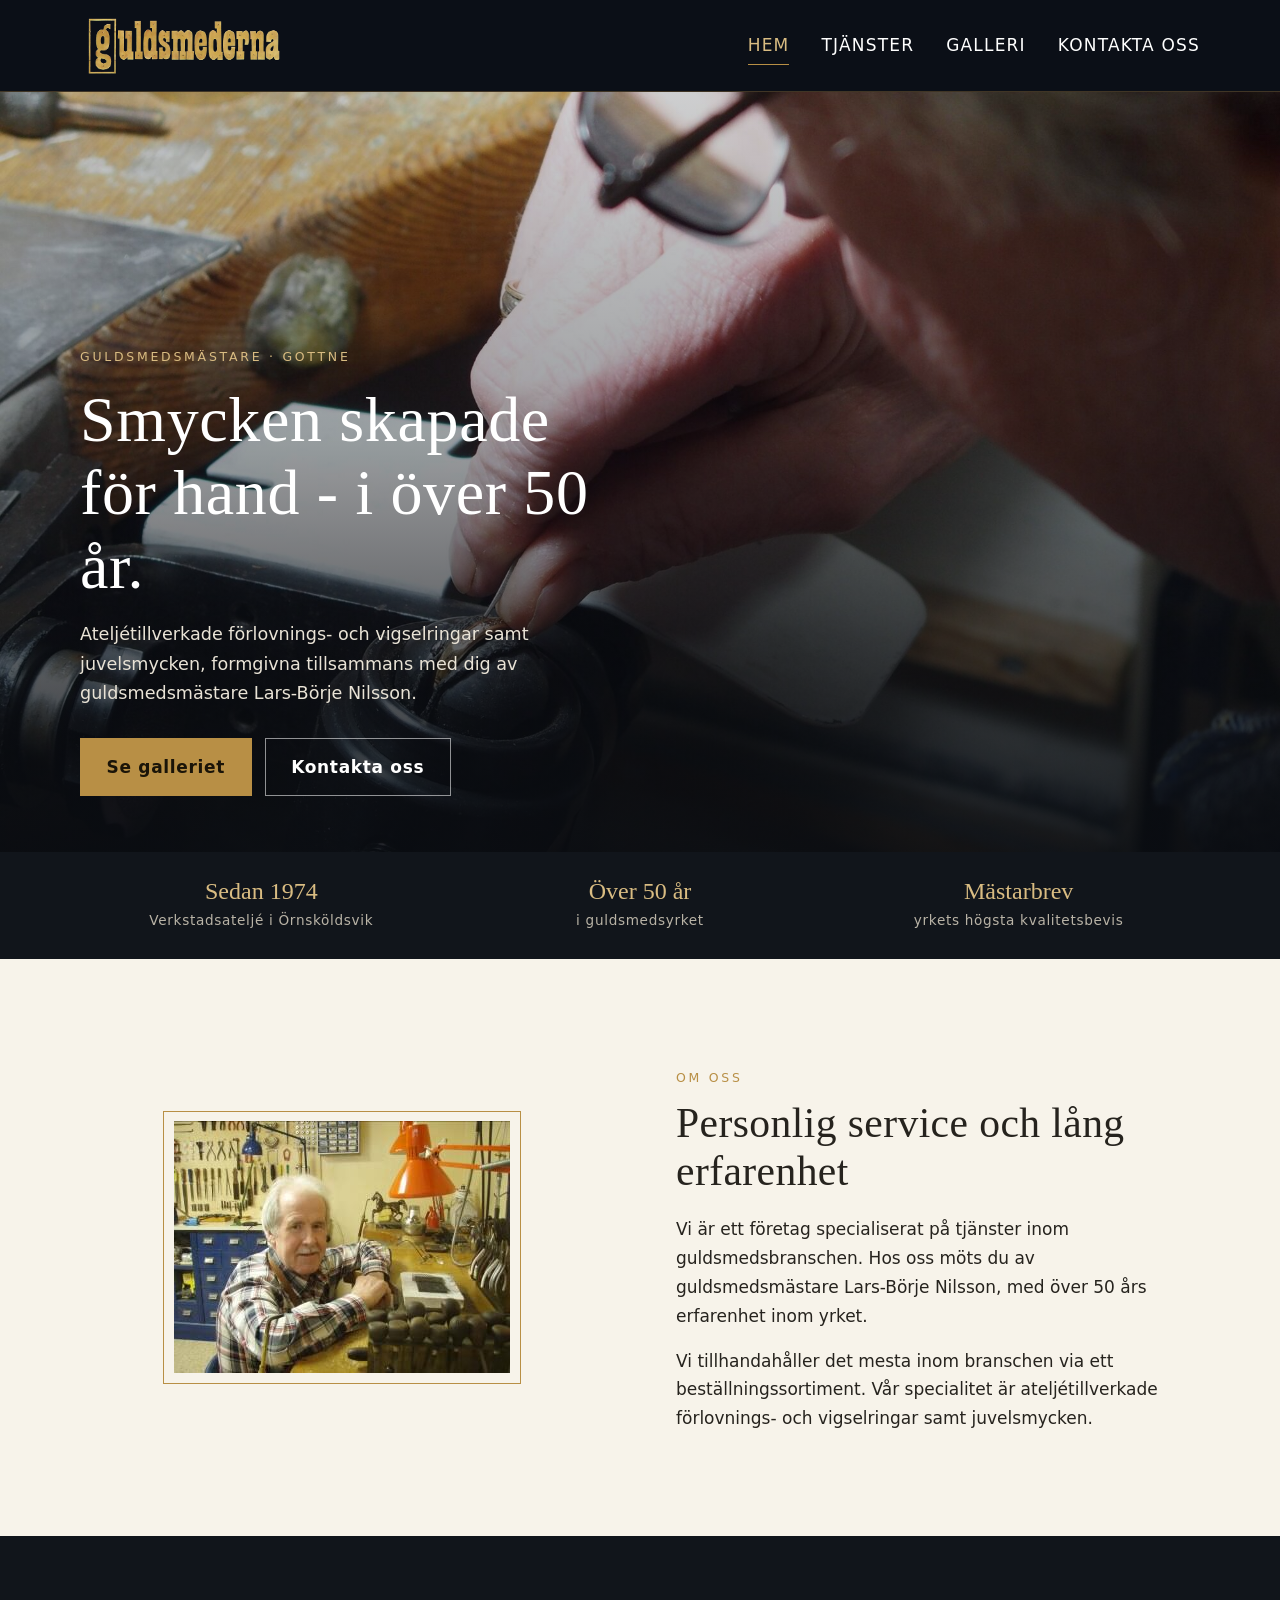
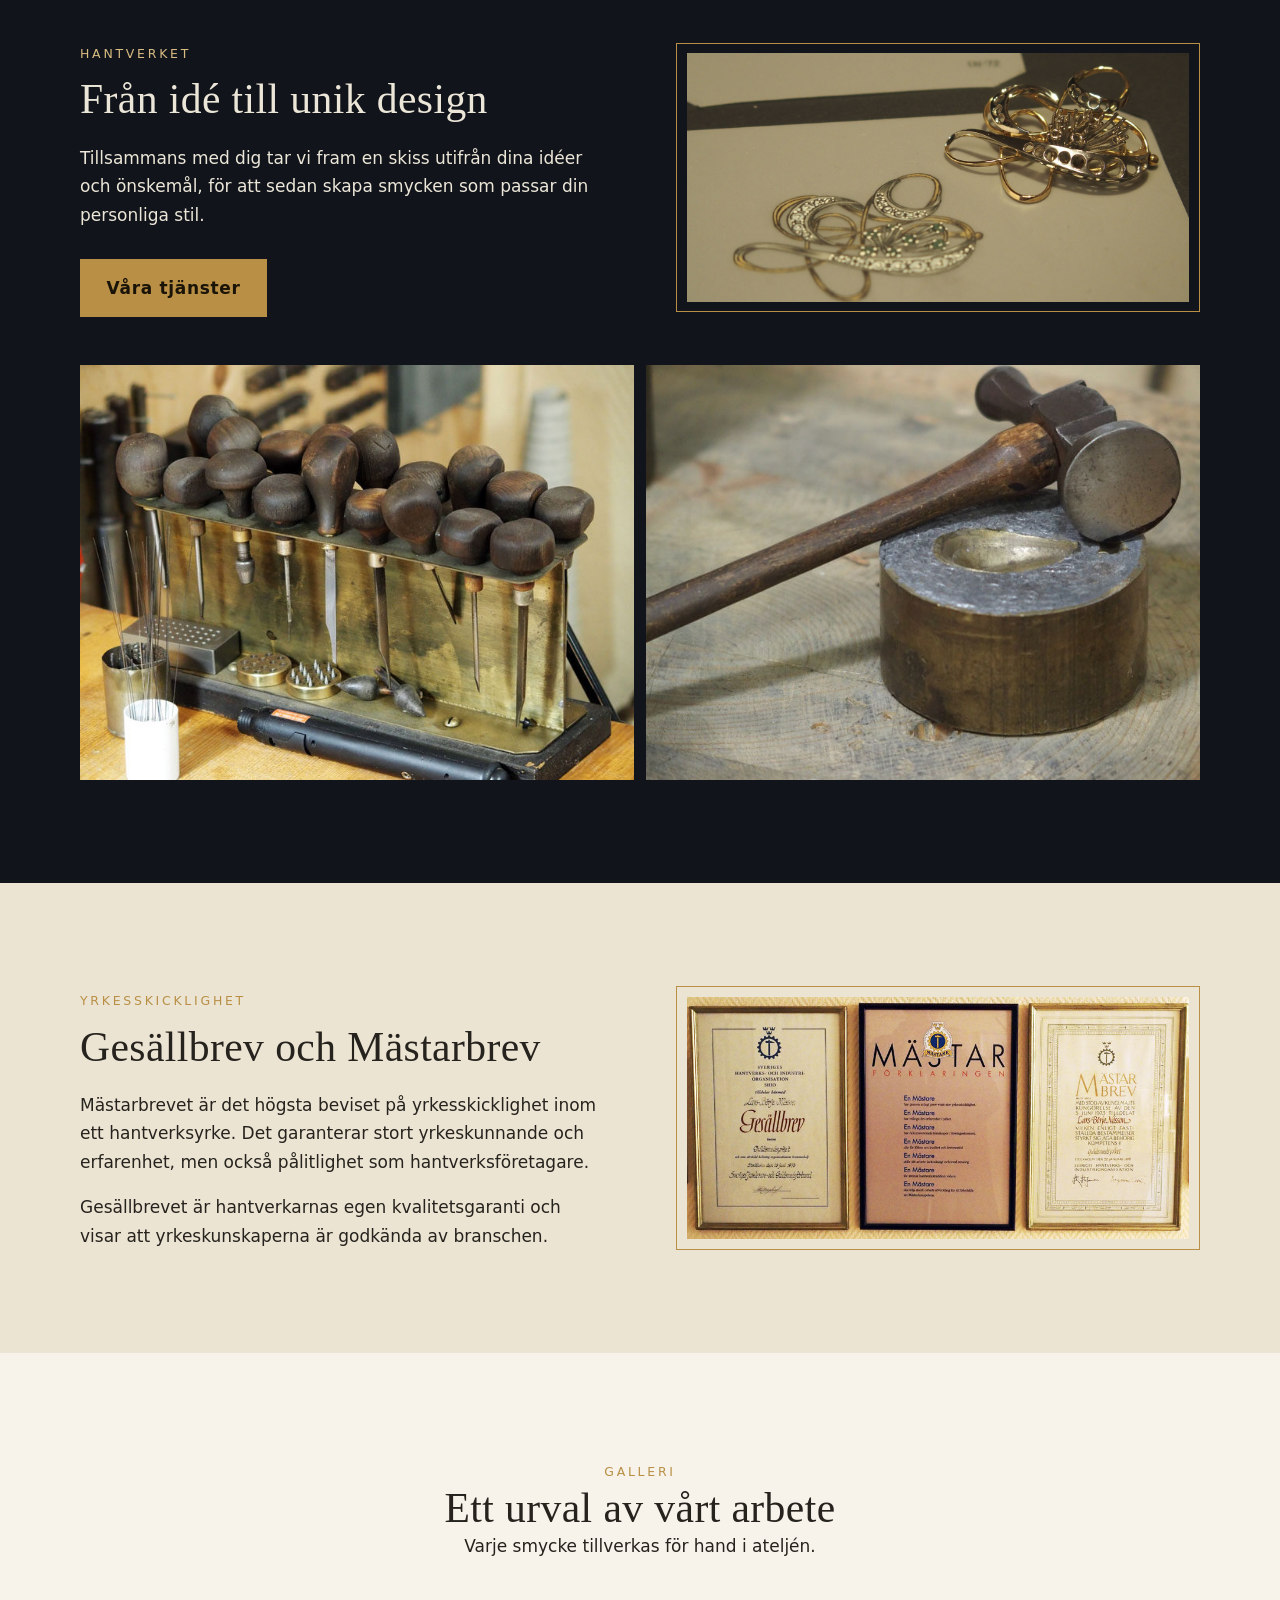
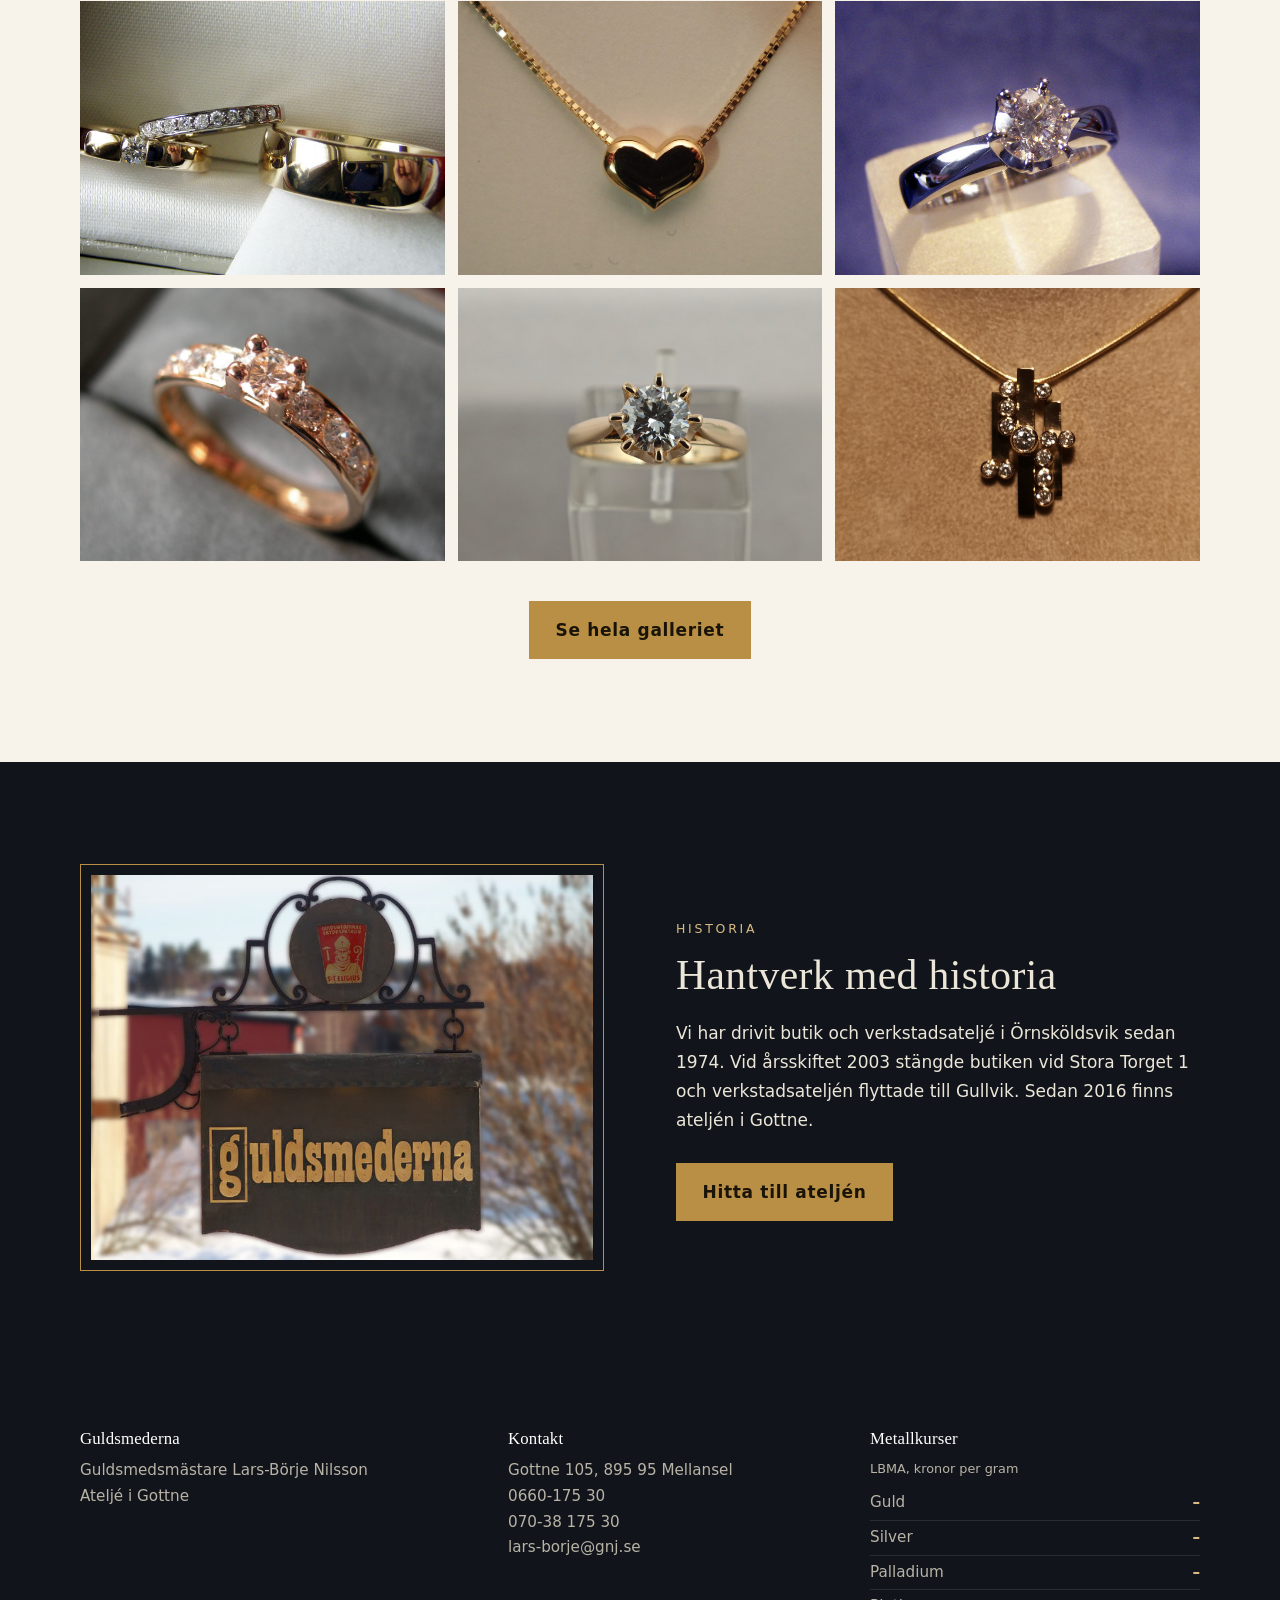
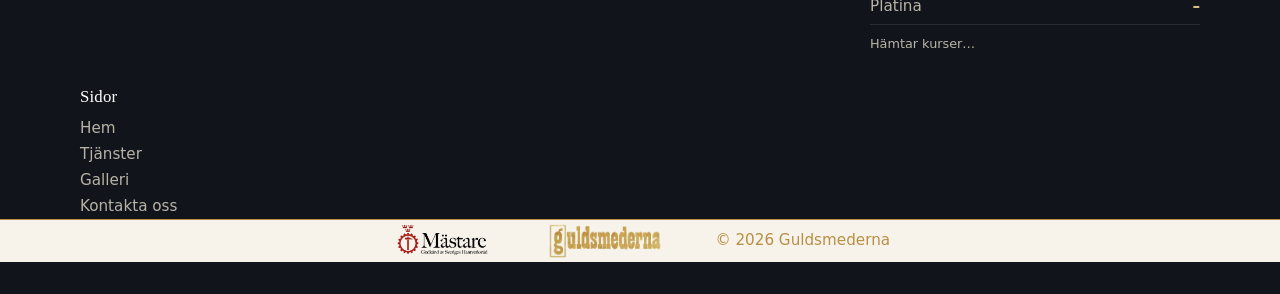
==== commit ef1a4106: "Lade till metallkurser med status och styling i index.html och style.css" ====
--- a/index.html
+++ b/index.html
@@ -151,6 +151,17 @@
     </ul>
     </div>
     <div>
+    <h3>Metallkurser</h3>
+    <p class="rates-sub">LBMA, kronor per gram</p>
+    <ul class="rates-list">
+    <li><span>Guld</span><strong id="kurs-guld">–</strong></li>
+    <li><span>Silver</span><strong id="kurs-silver">–</strong></li>
+    <li><span>Palladium</span><strong id="kurs-palladium">–</strong></li>
+    <li><span>Platina</span><strong id="kurs-platina">–</strong></li>
+    </ul>
+    <p class="rates-status" id="kurser-status" role="status">Hämtar kurser…</p>
+    </div>
+    <div>
     <h3>Sidor</h3>
     <ul>
     <li><a href="index.html">Hem</a></li>
--- a/css/style.css
+++ b/css/style.css
@@ -397,7 +397,31 @@
 footer a:hover {
   color: var(--gold-lt);
 }
-
+.rates-sub {
+  font-size: 0.8rem;
+  margin-bottom: 0.4rem;
+}
+.rates-list li {
+  display: flex;
+  justify-content: space-between;
+  gap: 1rem;
+  padding: 0.25rem 0;
+  border-bottom: 1px solid rgba(255, 255, 255, 0.1);
+}
+.rates-list strong {
+  color: var(--gold-lt);
+  font-weight: 600;
+  font-variant-numeric: tabular-nums;
+}
+.rates-status {
+  font-size: 0.8rem;
+  margin-top: 0.5rem;
+}
+@media (min-width: 900px) {
+  .footer-rates {
+    grid-template-columns: 1.1fr 1fr 1.3fr 0.7fr;
+  }
+}
 /*COPYRIGHTSEKTION*/
 
 .legal-bar {
@@ -611,8 +635,15 @@
   background: rgba(217, 188, 130, 0.2);
 }
 
-/*TJÄNSTER*/
-
+/*KONTAKT*/
+
+.contact h2 {
+  margin: 0.6rem 0 1rem;
+}
+.contact .btn {
+  display: inline-block;
+  margin-top: 1.2rem;
+}
 .contact {
   display: grid;
   gap: 2.5rem;
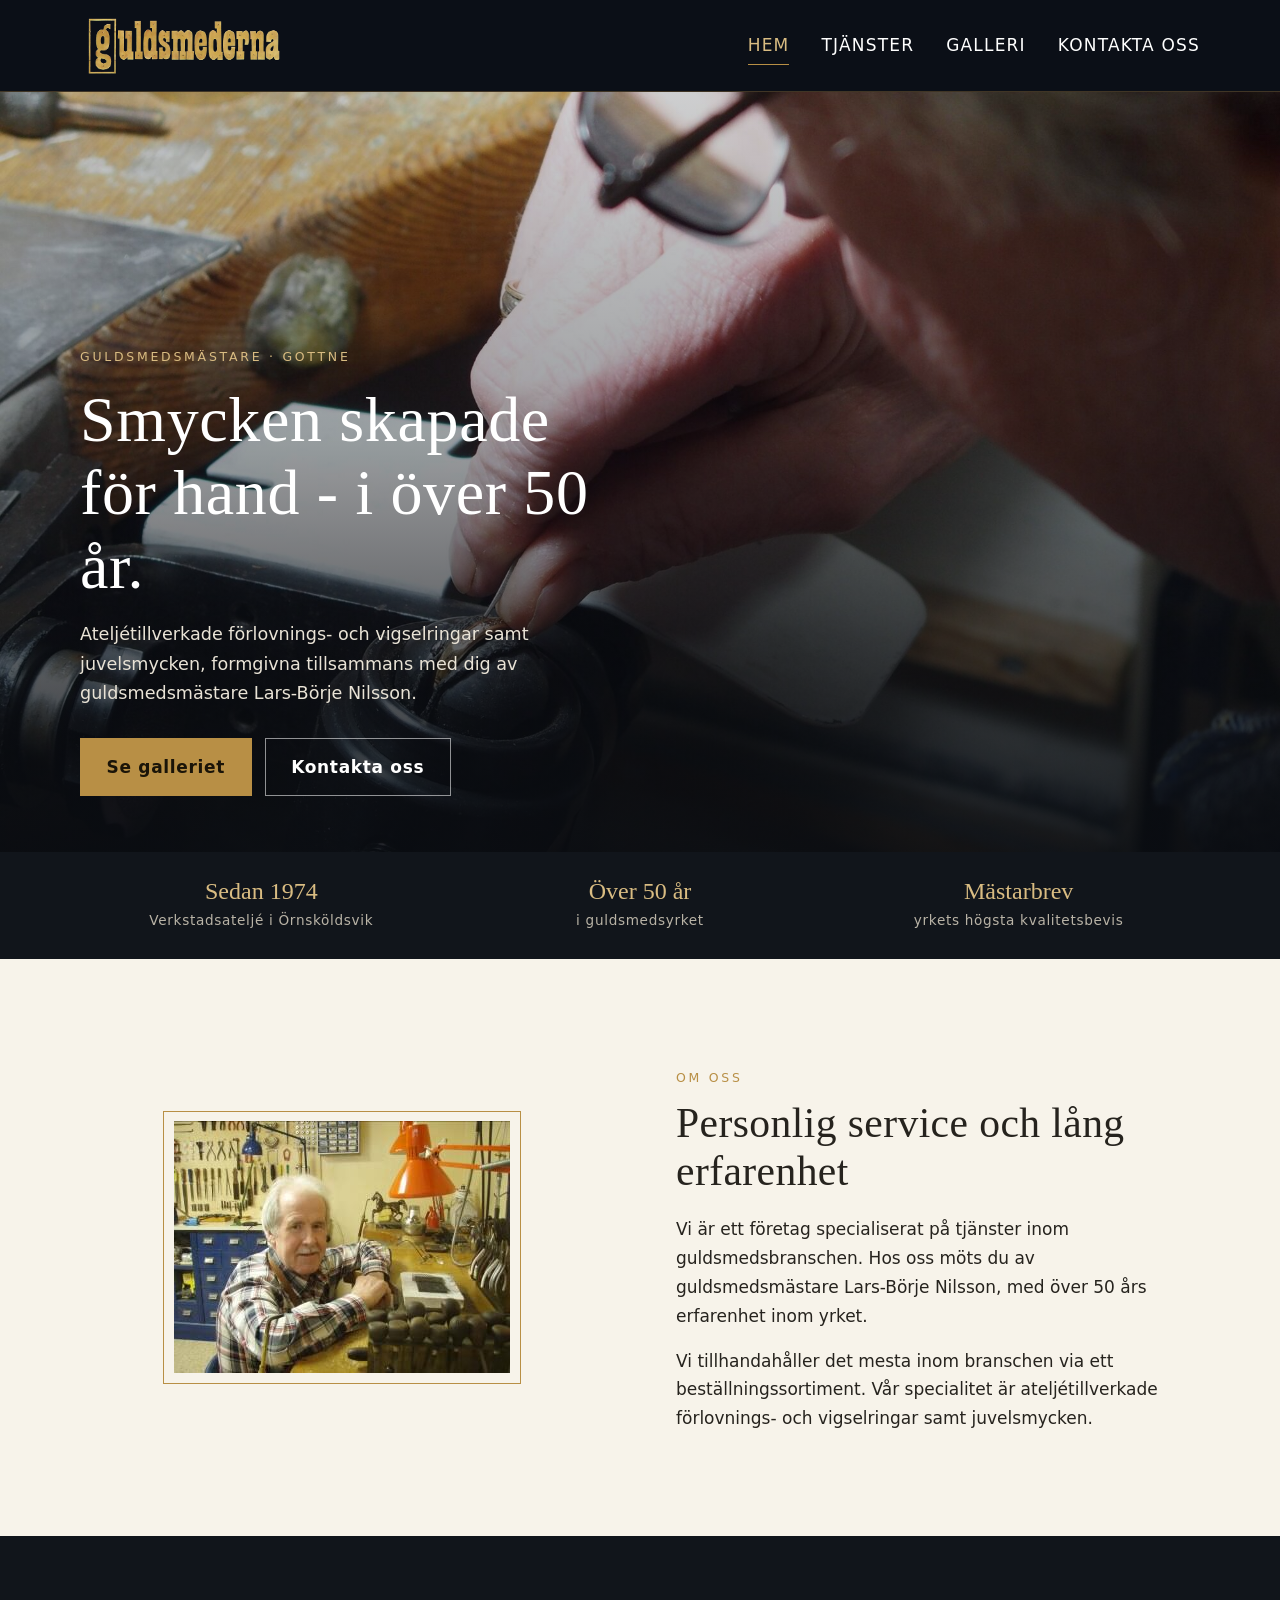
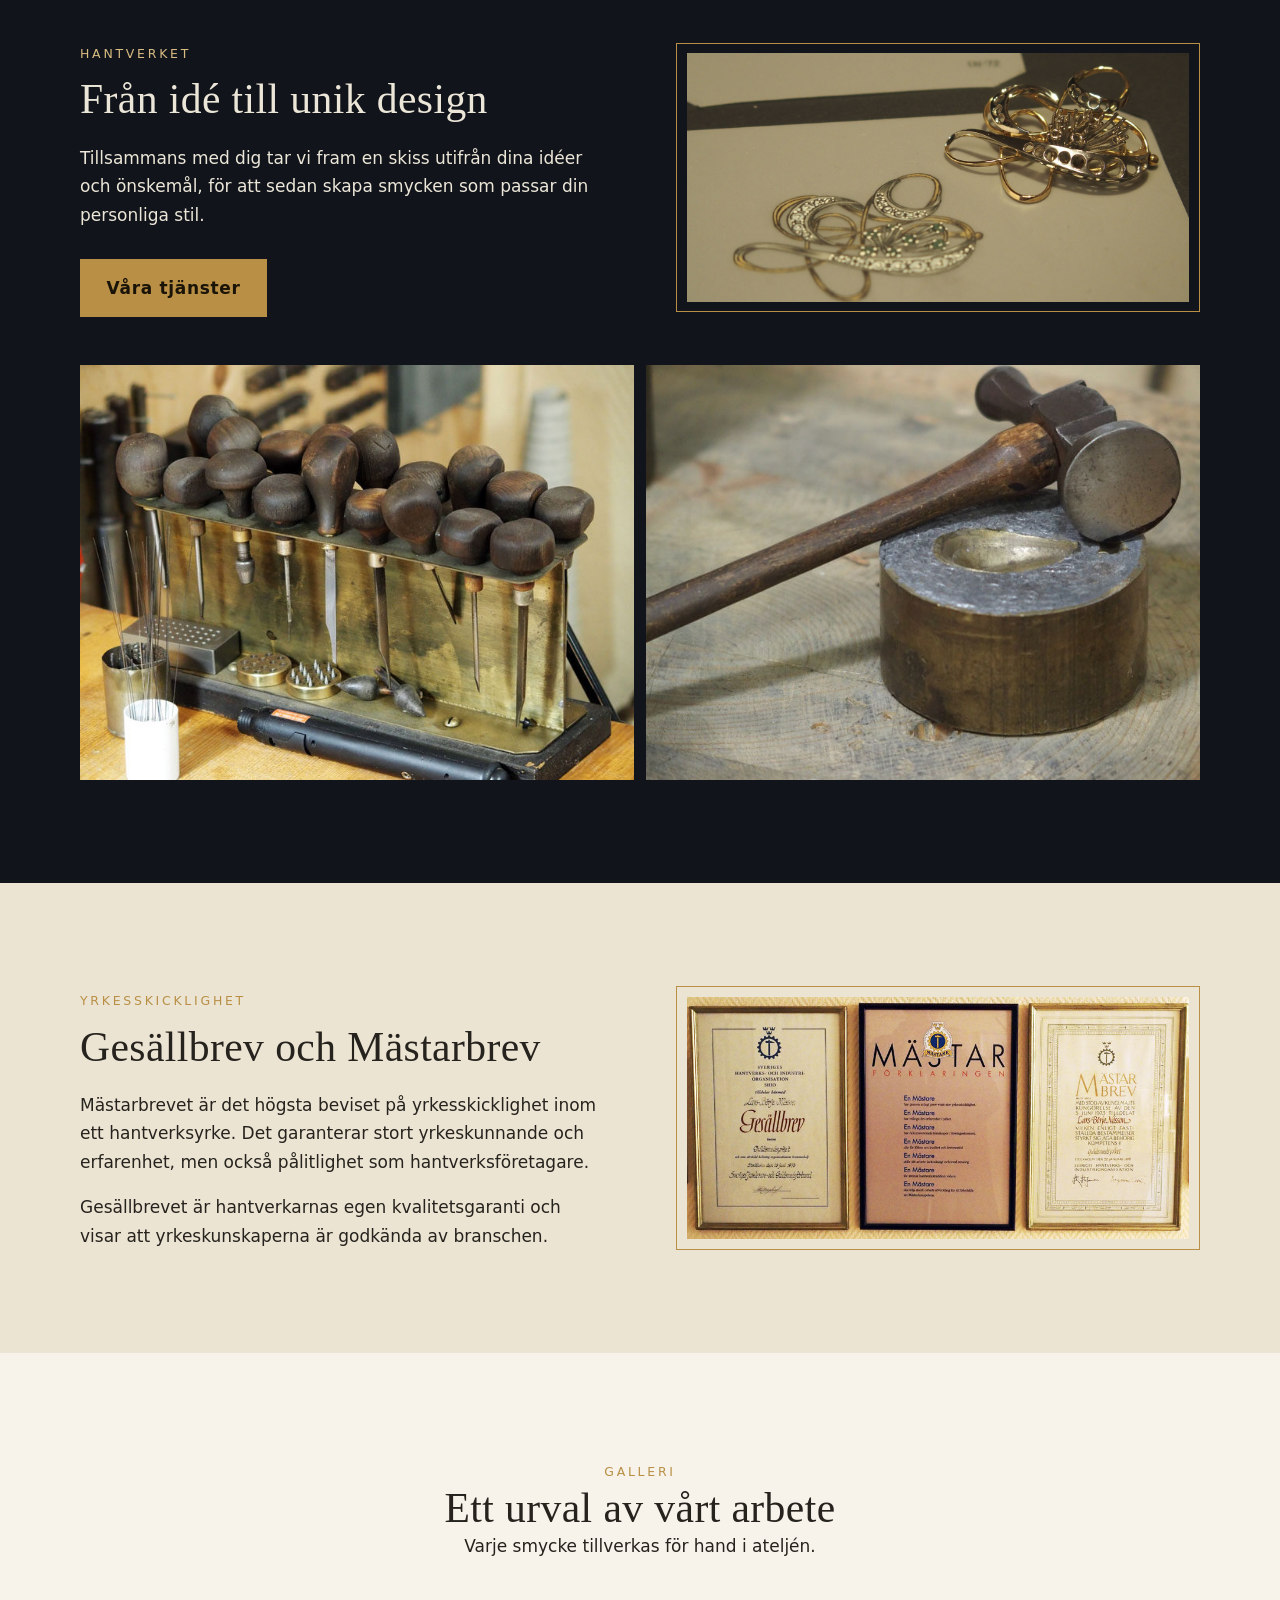
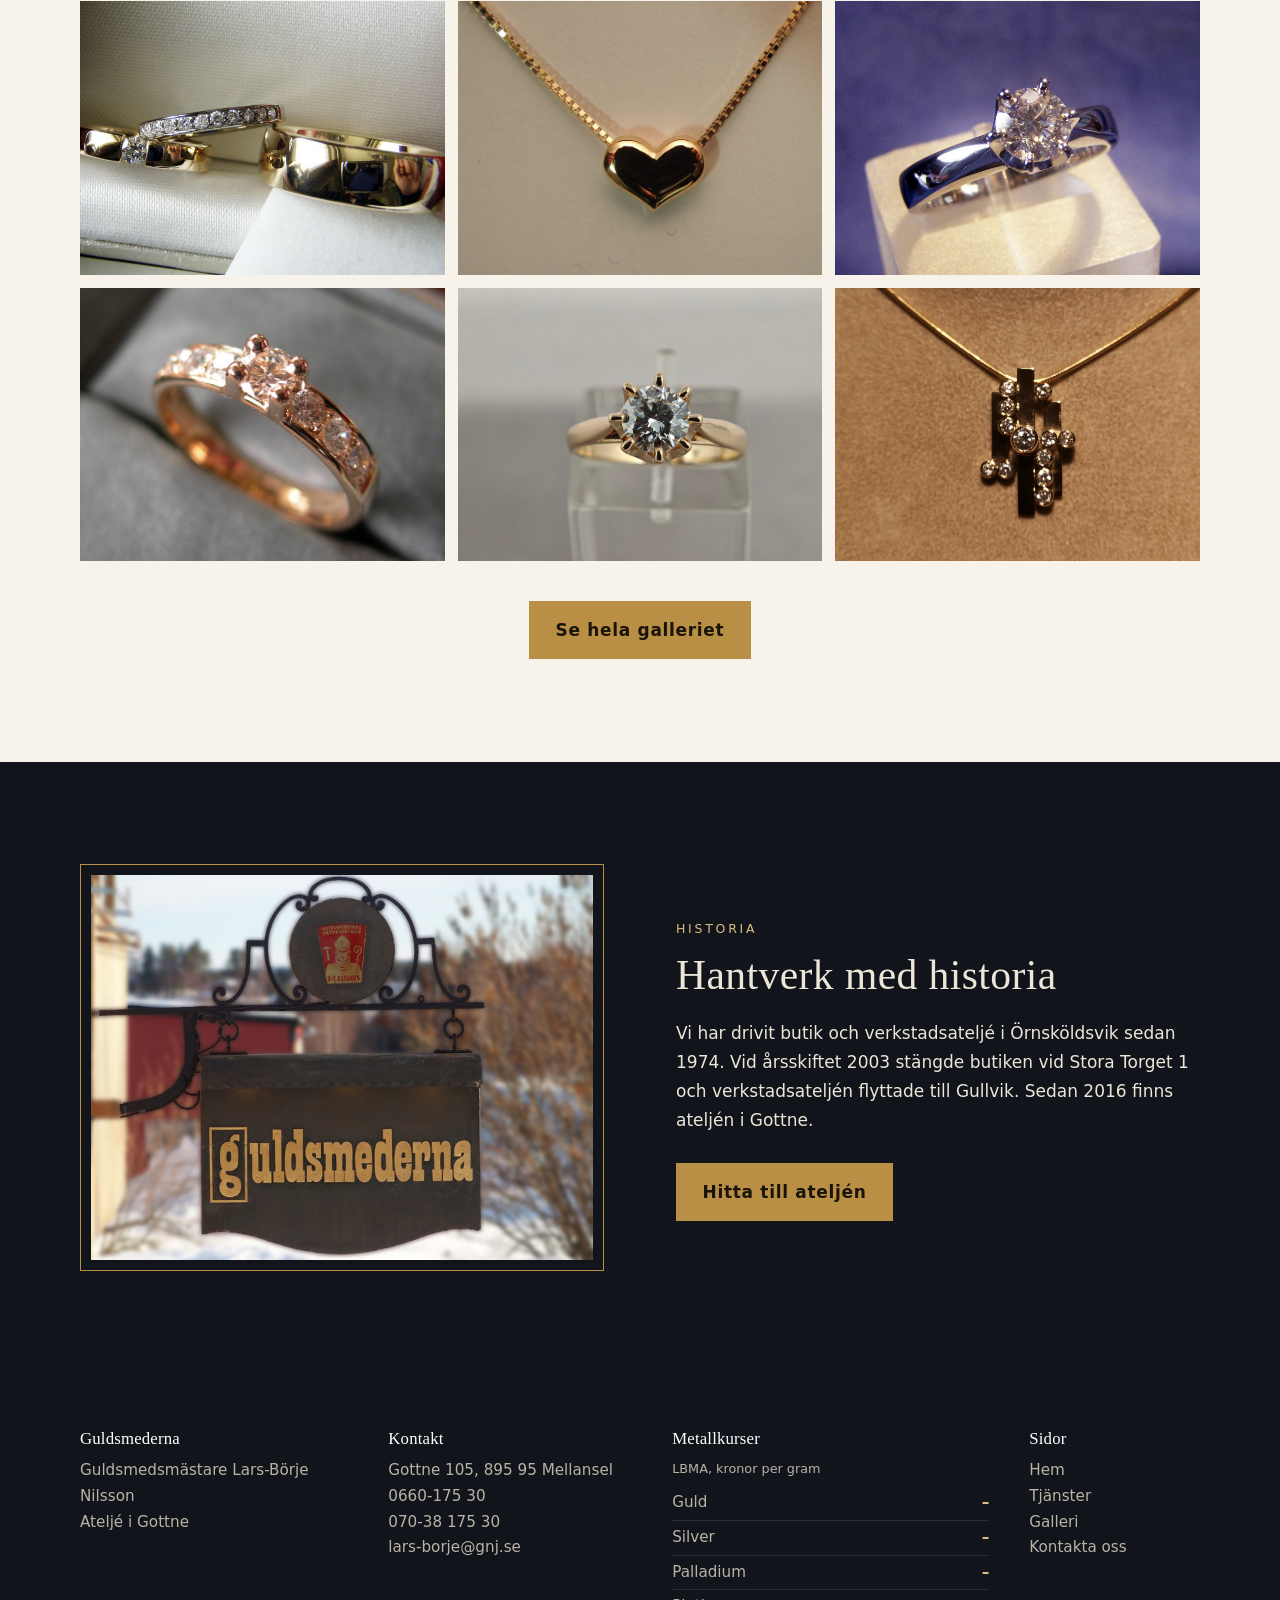
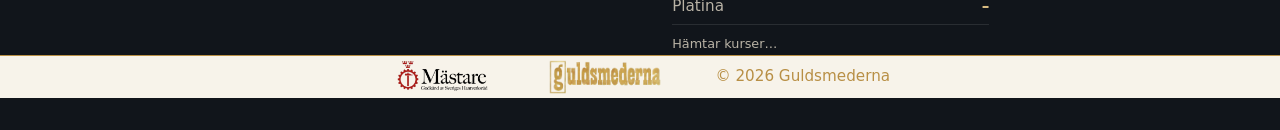
==== commit b7917466: "Justerade footer-styling och gap i style.css samt ändrade klassnamn i index.html" ====
--- a/index.html
+++ b/index.html
@@ -136,7 +136,7 @@
 </main>
 
 <footer> 
- <div class="wrap">
+ <div class="wrap footer-rates">
     <div>
     <h3>Guldsmederna</h3>
     <p>Guldsmedsmästare Lars-Börje Nilsson<br />Ateljé i Gottne</p>
--- a/css/style.css
+++ b/css/style.css
@@ -375,11 +375,12 @@
 }
 footer .wrap {
   display: grid;
-  gap: 2rem;
+  gap: 1.5rem; /* Fixat: Ändrat kommatecken till punkt (1,5rem -> 1.5rem) */
 }
 @media (min-width: 760px) {
   footer .wrap {
     grid-template-columns: 1.2fr 1fr 1fr;
+    gap: 1.2rem;
   }
 }
 footer h3 {
@@ -417,9 +418,11 @@
   font-size: 0.8rem;
   margin-top: 0.5rem;
 }
+
 @media (min-width: 900px) {
-  .footer-rates {
+  footer .wrap.footer-rates {
     grid-template-columns: 1.1fr 1fr 1.3fr 0.7fr;
+    gap: 2.5rem;
   }
 }
 /*COPYRIGHTSEKTION*/
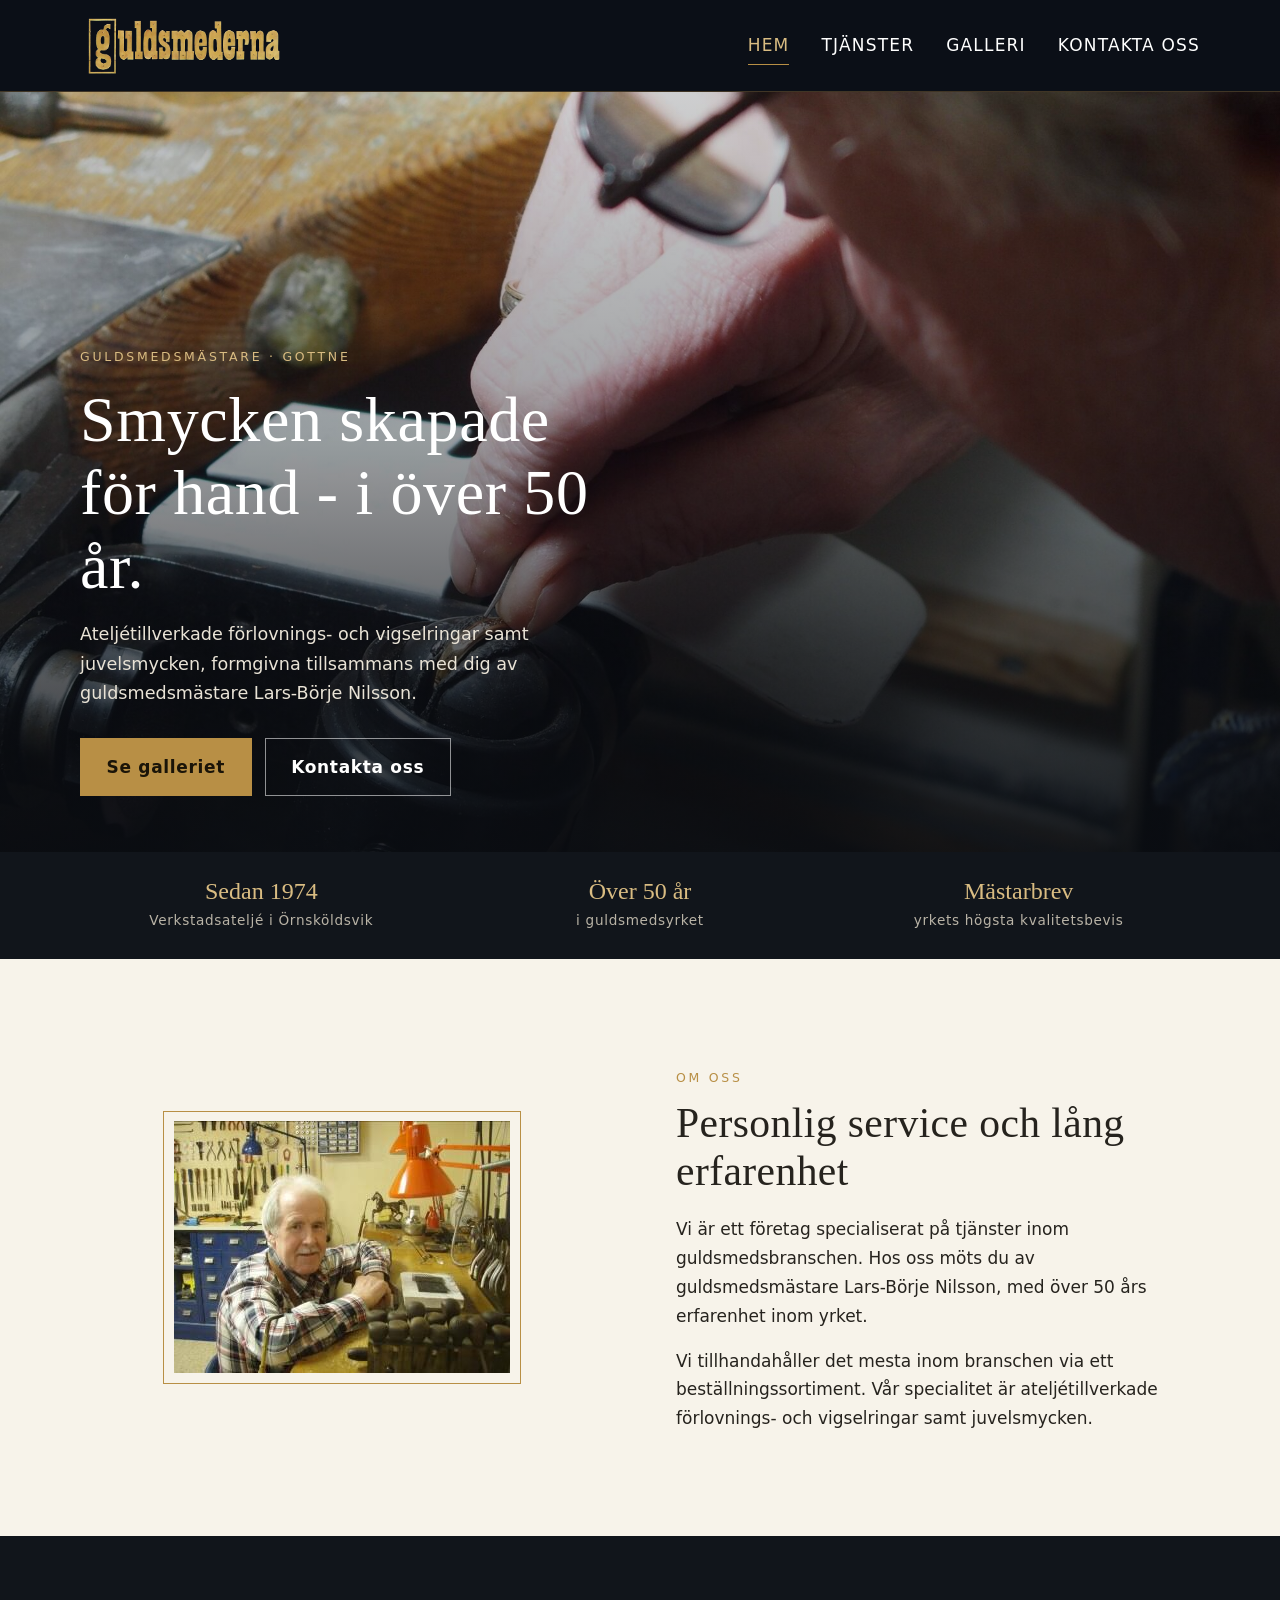
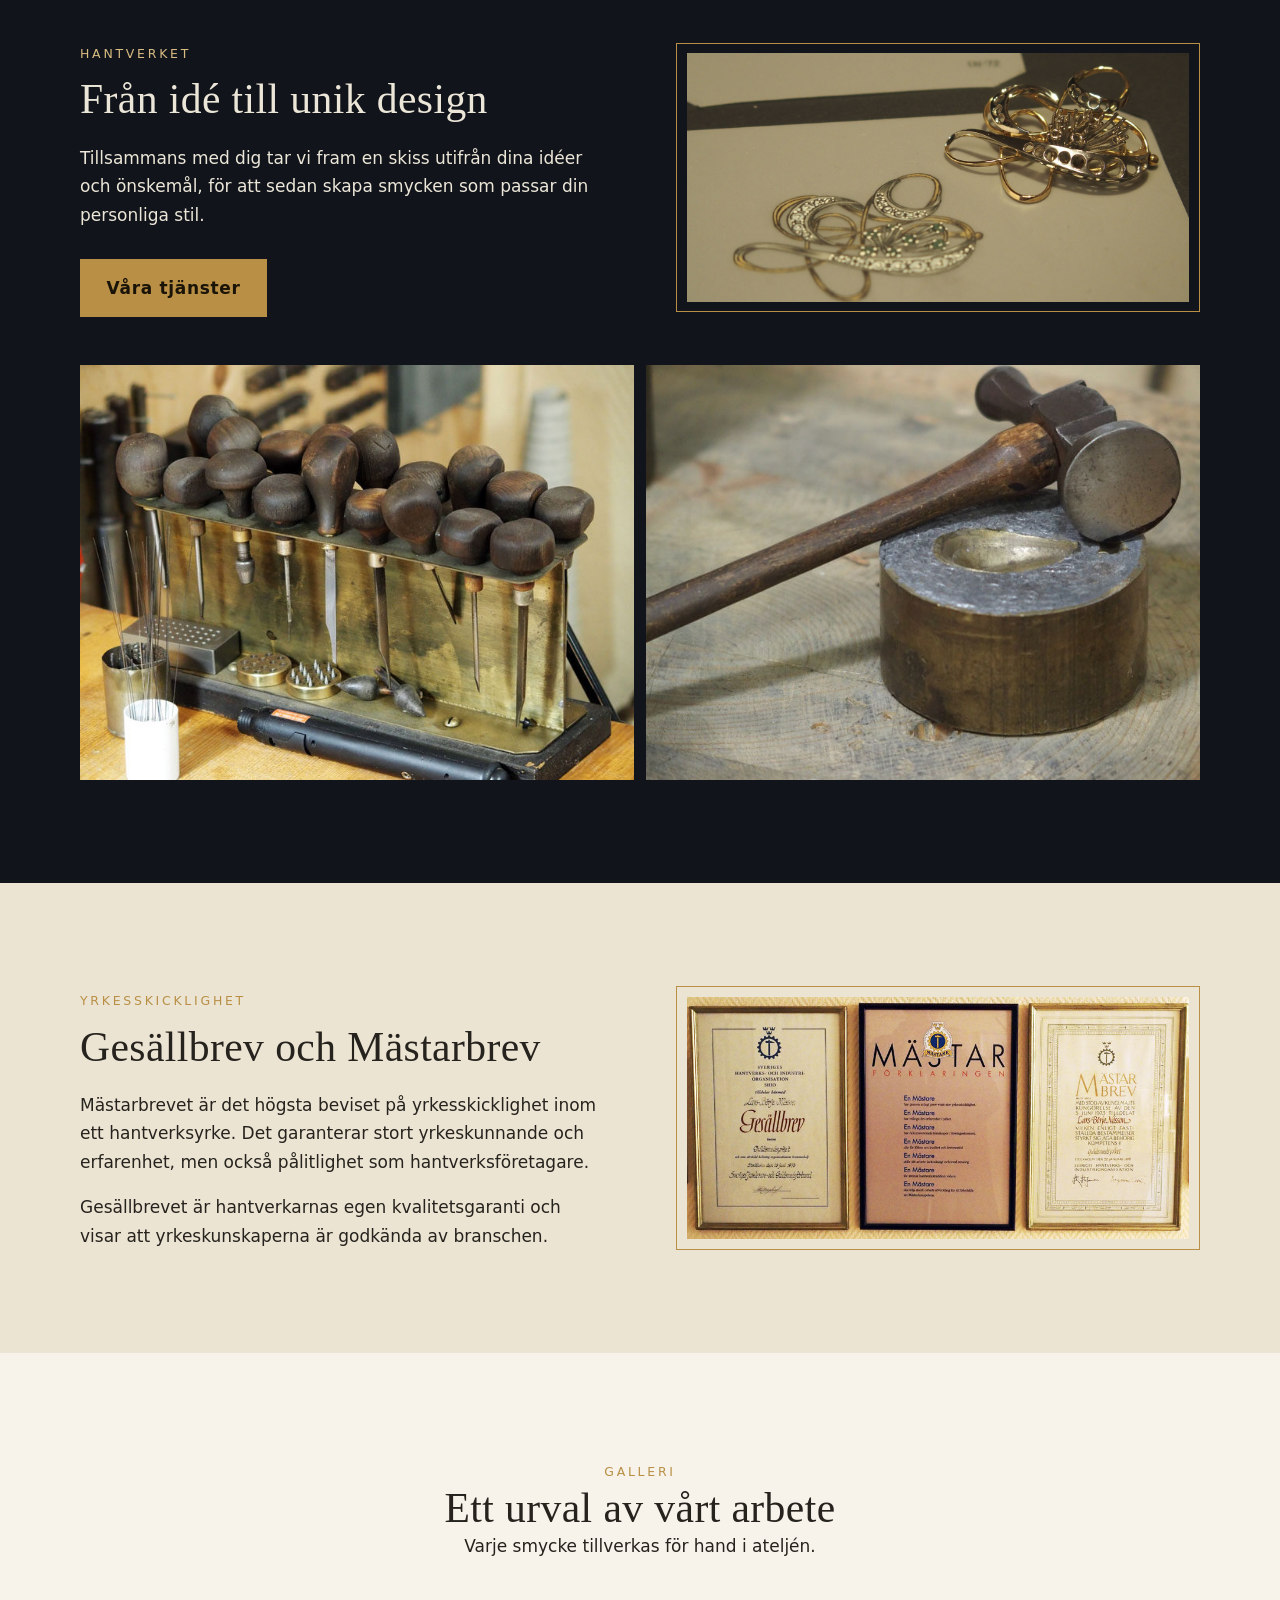
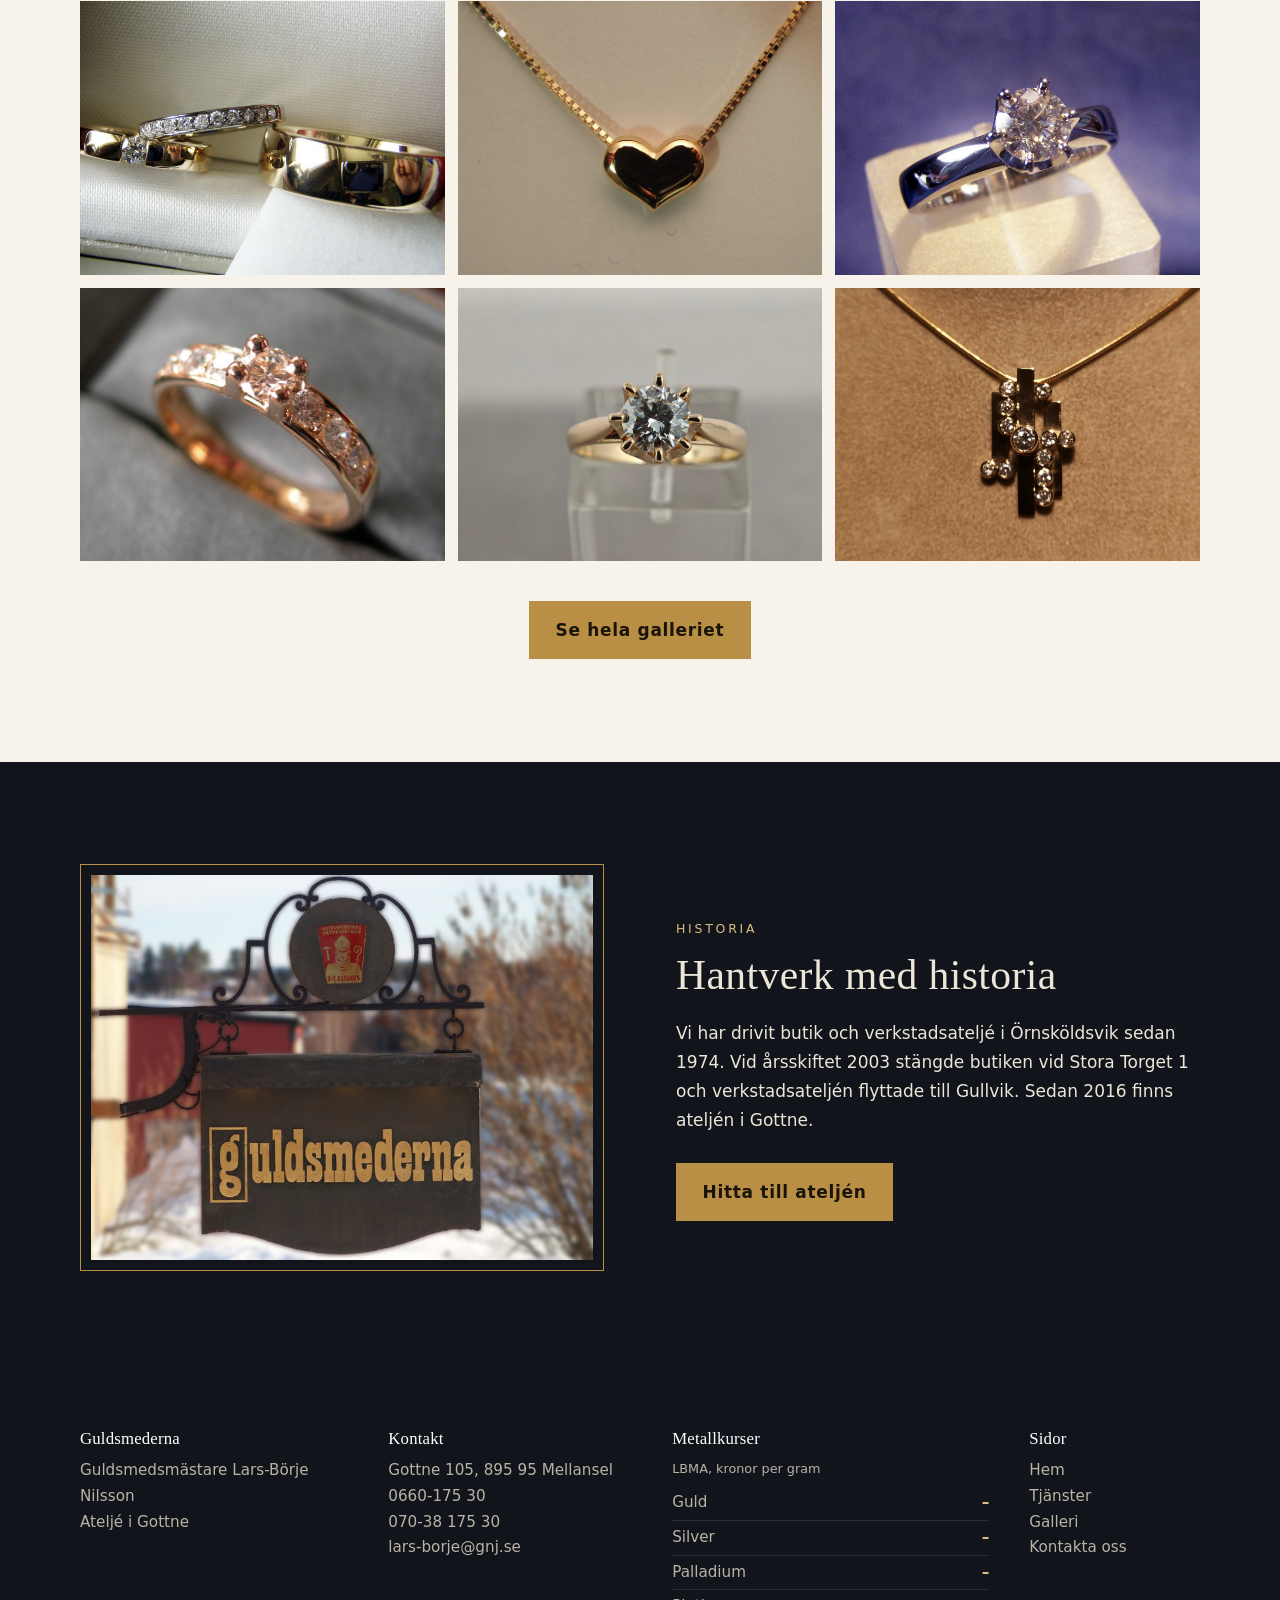
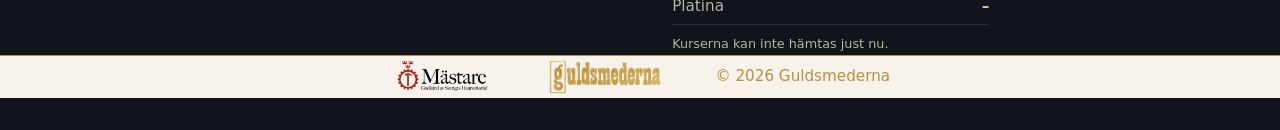
==== commit 2f6ac6ad: "Förbättrade tillgänglighet och struktur i HTML och CSS. Detta inkluderade dolda rubriker och justeri" ====
--- a/index.html
+++ b/index.html
@@ -7,6 +7,7 @@
     <meta name="description" content="Ateljétillverkade förlovnings- och vigselringar samt juvelsmycken av guldsmedsmästare Lars-Börje Nilsson. Ateljé i Gottne."/>
     <link rel="stylesheet" href="css/style.css">
     <script src="js/menu.js" defer></script>
+    <script src="js/kurser.js" defer></script>
 </head>
 <body>
 <a class="skip-link" href="#main">Hoppa till innehållet</a>
--- a/css/style.css
+++ b/css/style.css
@@ -102,13 +102,6 @@
 .btn-transp:hover {
   background: rgba(255, 255, 255, 0.1);
 }
-.site-header {
-  position: relative;
-  z-index: 10;
-  background: var(--logo-bg);
-  color: #fff;
-  border-bottom: 1px solid rgba(184, 143, 69, 0.3);
-}
 .site-header .wrap {
   display: flex;
   flex-wrap: wrap;
@@ -154,51 +147,56 @@
 .nav a[aria-current] {
   color: var(--gold-lt);
 }
+  .logo img {
+    height: 72px;
+  }
+  .menu-btn {
+    display: none;
+  }
+  .mainnav {
+    display: block;
+    flex-basis: auto;
+  }
+  .nav {
+    display: flex;
+    gap: 2rem;
+    margin: 0;
+  }
+  .nav a {
+    border-top: 0;
+    padding: 0.3rem 0;
+    border-bottom: 1px solid transparent;
+  }
+  .nav a:hover,
+  .nav a[aria-current] {
+    border-bottom-color: var(--gold);
+  }
+.visually-hidden {
+  position: absolute;
+  width: 1px;
+  height: 1px;
+  padding: 0;
+  margin: -1px;
+  overflow: hidden;
+  clip: rect(0, 0, 0, 0);
+  white-space: nowrap;
+  border: 0;
+}
+
+/*HEADER*/
+.site-header {
+  position: relative;
+  z-index: 10;
+  background: var(--logo-bg);
+  color: #fff;
+  border-bottom: 1px solid rgba(184, 143, 69, 0.3);
+}
 @media (min-width: 760px) {
   .site-header {
     position: sticky;
     top: 0;
   }
-  .logo img {
-    height: 72px;
-  }
-  .menu-btn {
-    display: none;
-  }
-  .mainnav {
-    display: block;
-    flex-basis: auto;
-  }
-  .nav {
-    display: flex;
-    gap: 2rem;
-    margin: 0;
-  }
-  .nav a {
-    border-top: 0;
-    padding: 0.3rem 0;
-    border-bottom: 1px solid transparent;
-  }
-  .nav a:hover,
-  .nav a[aria-current] {
-    border-bottom-color: var(--gold);
-  }
-}
-.pagehead {
-  background: var(--ink);
-  color: #fff;
-  padding: clamp(3rem, 7vw, 5rem) 0;
-  text-align: center;
-}
-.pagehead h1 {
-  margin: 0.6rem 0 1rem;
-}
-.pagehead p {
-  max-width: 44rem;
-  margin-inline: auto;
-  color: #d6d0c2;
-}
-
+}
 /* HEROSEKTIONEN */
 
 .hero {
@@ -246,6 +244,33 @@
   font-size: 1.1rem;
   color: #e9e3d6;
 }
+@keyframes zoomBg {
+  from {
+    transform: scale(1);
+  }
+  to {
+    transform: scale(1.1);
+  }
+}
+@keyframes fadeUp {
+  from {
+    opacity: 0;
+    transform: translateY(30px);
+  }
+  to {
+    opacity: 1;
+    transform: translateY(0);
+  }
+}
+@media (prefers-reduced-motion: reduce) {
+  .hero > img {
+    animation: none;
+  }
+  .hero .wrap {
+    animation: none;
+    opacity: 1;
+  }
+}
 
 /*FAKTASEKTIONEN*/
 
@@ -375,7 +400,7 @@
 }
 footer .wrap {
   display: grid;
-  gap: 1.5rem; /* Fixat: Ändrat kommatecken till punkt (1,5rem -> 1.5rem) */
+  gap: 1.5rem; 
 }
 @media (min-width: 760px) {
   footer .wrap {
@@ -475,91 +500,6 @@
 .svc div {
   padding: 1.2rem 1.4rem 1.6rem;
 }
-.svc h2 {
-  font: 600 1rem var(--sans);
-  letter-spacing: 0.16em;
-  text-transform: uppercase;
-  color: var(--gold);
-  margin-bottom: 0.5rem;
-}
-.svc p {
-  font-size: 0.97rem;
-}
-.visually-hidden {
-  position: absolute;
-  width: 1px;
-  height: 1px;
-  padding: 0;
-  margin: -1px;
-  overflow: hidden;
-  clip: rect(0, 0, 0, 0);
-  white-space: nowrap;
-  border: 0;
-}
-
-/*GALLERI*/
-
-.pagehead {
-  background: var(--ink);
-  color: #fff;
-  padding: clamp(3rem, 7vw, 5rem) 0;
-  text-align: center;
-}
-.pagehead h1 {
-  margin: 0.6rem 0 1rem;
-}
-.pagehead p {
-  max-width: 44rem;
-  margin-inline: auto;
-  color: #d6d0c2;
-}
-.gal {
-  display: grid;
-  gap: 0.8rem;
-  grid-template-columns: repeat(2, 1fr);
-}
-@media (min-width: 760px) {
-  .gal {
-    grid-template-columns: repeat(4, 1fr);
-  }
-}
-.gal img {
-  width: 100%;
-  aspect-ratio: 1;
-  object-fit: cover;
-  transition: opacity 0.2s;
-}
-.gal a:hover img {
-  opacity: 0.85;
-}
-
-.svc {
-  display: grid;
-  gap: 1.6rem;
-  grid-template-columns: 1fr;
-}
-@media (min-width: 700px) {
-  .svc {
-    grid-template-columns: repeat(2, 1fr);
-  }
-}
-@media (min-width: 1040px) {
-  .svc {
-    grid-template-columns: repeat(3, 1fr);
-  }
-}
-.svc article {
-  background: #fff;
-  border: 1px solid var(--sand);
-}
-.svc img {
-  width: 100%;
-  aspect-ratio: 3/2;
-  object-fit: cover;
-}
-.svc div {
-  padding: 1.2rem 1.4rem 1.6rem;
-}
 .svc h3 {
   font: 600 1rem var(--sans);
   letter-spacing: 0.16em;
@@ -569,6 +509,43 @@
 }
 .svc p {
   font-size: 0.97rem;
+}
+
+/*GALLERI*/
+
+
+.pagehead {
+  background: var(--ink);
+  color: #fff;
+  padding: clamp(3rem, 7vw, 5rem) 0;
+  text-align: center;
+}
+.pagehead h1 {
+  margin: 0.6rem 0 1rem;
+}
+.pagehead p {
+  max-width: 44rem;
+  margin-inline: auto;
+  color: #d6d0c2;
+}
+.gal {
+  display: grid;
+  gap: 0.8rem;
+  grid-template-columns: repeat(2, 1fr);
+}
+@media (min-width: 760px) {
+  .gal {
+    grid-template-columns: repeat(4, 1fr);
+  }
+}
+.gal img {
+  width: 100%;
+  aspect-ratio: 1;
+  object-fit: cover;
+  transition: opacity 0.2s;
+}
+.gal a:hover img {
+  opacity: 0.85;
 }
 .gal figcaption {
   font-size: 0.85rem;
